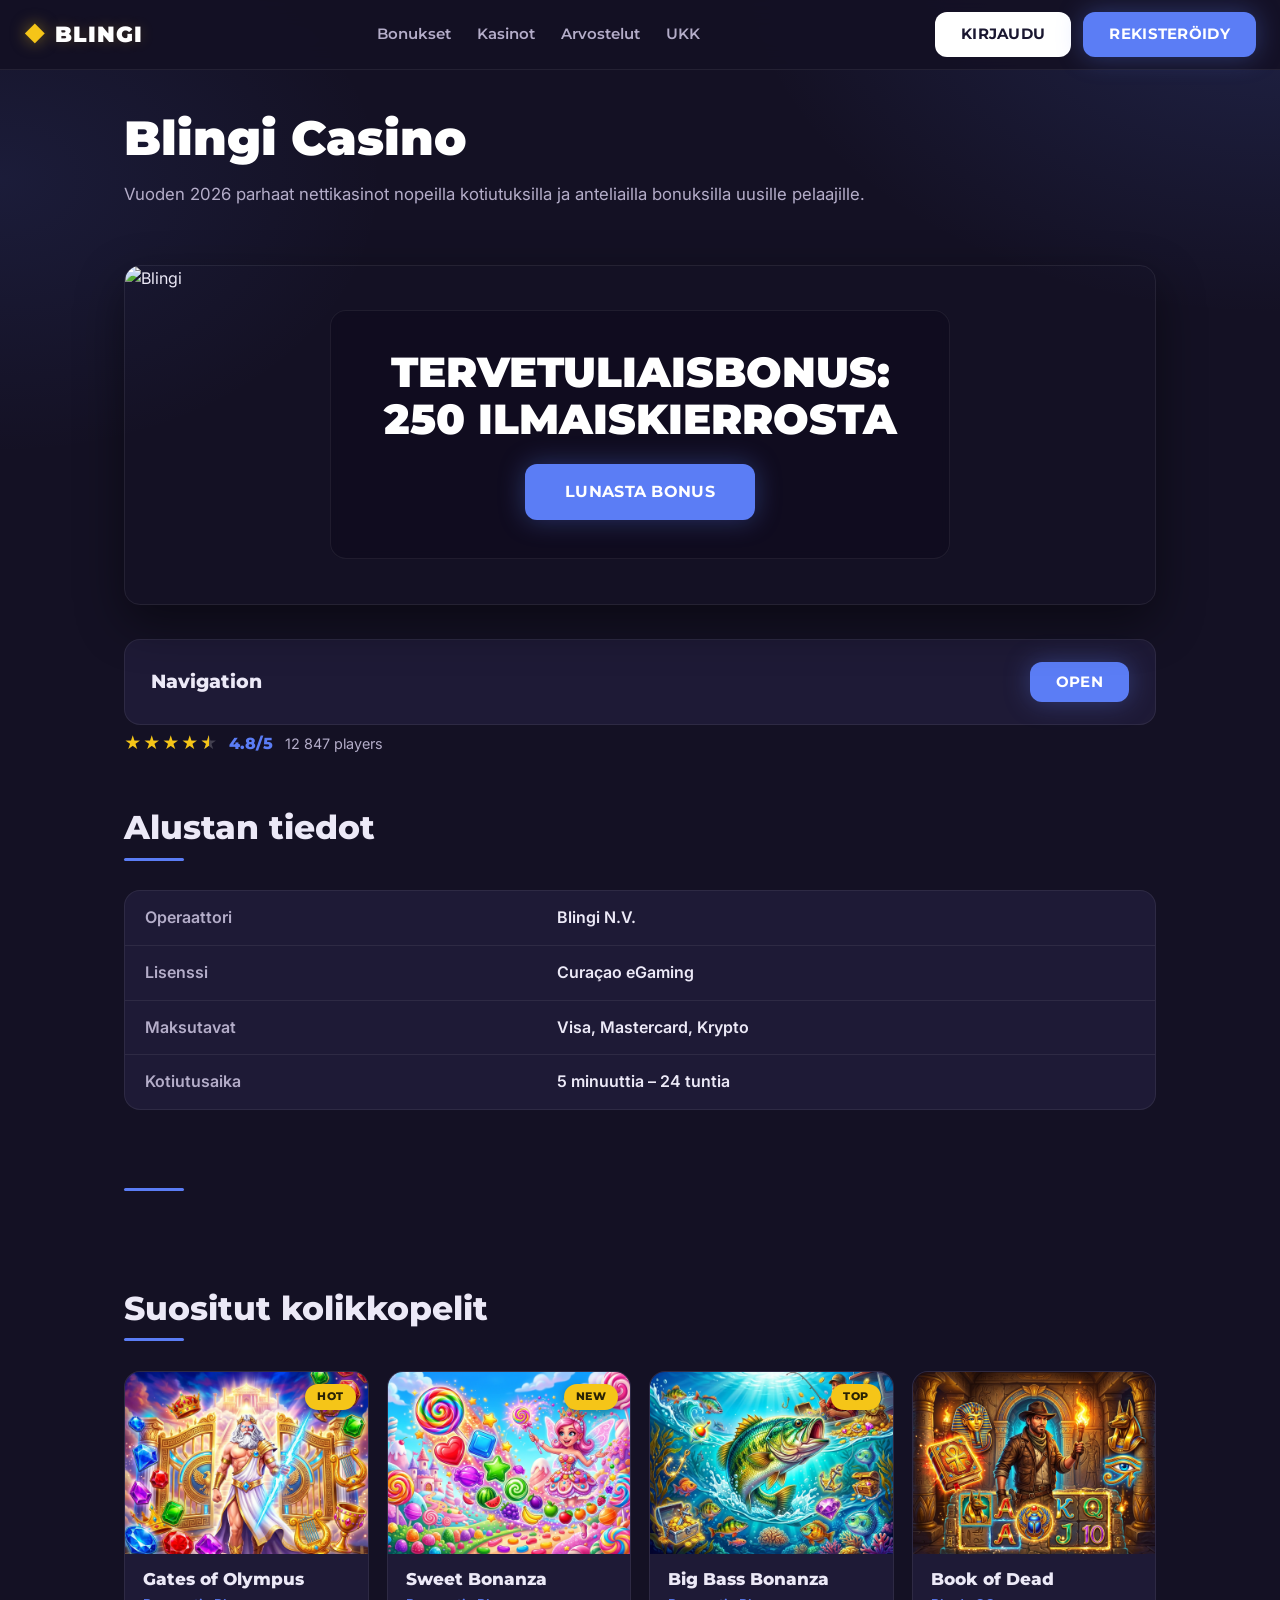
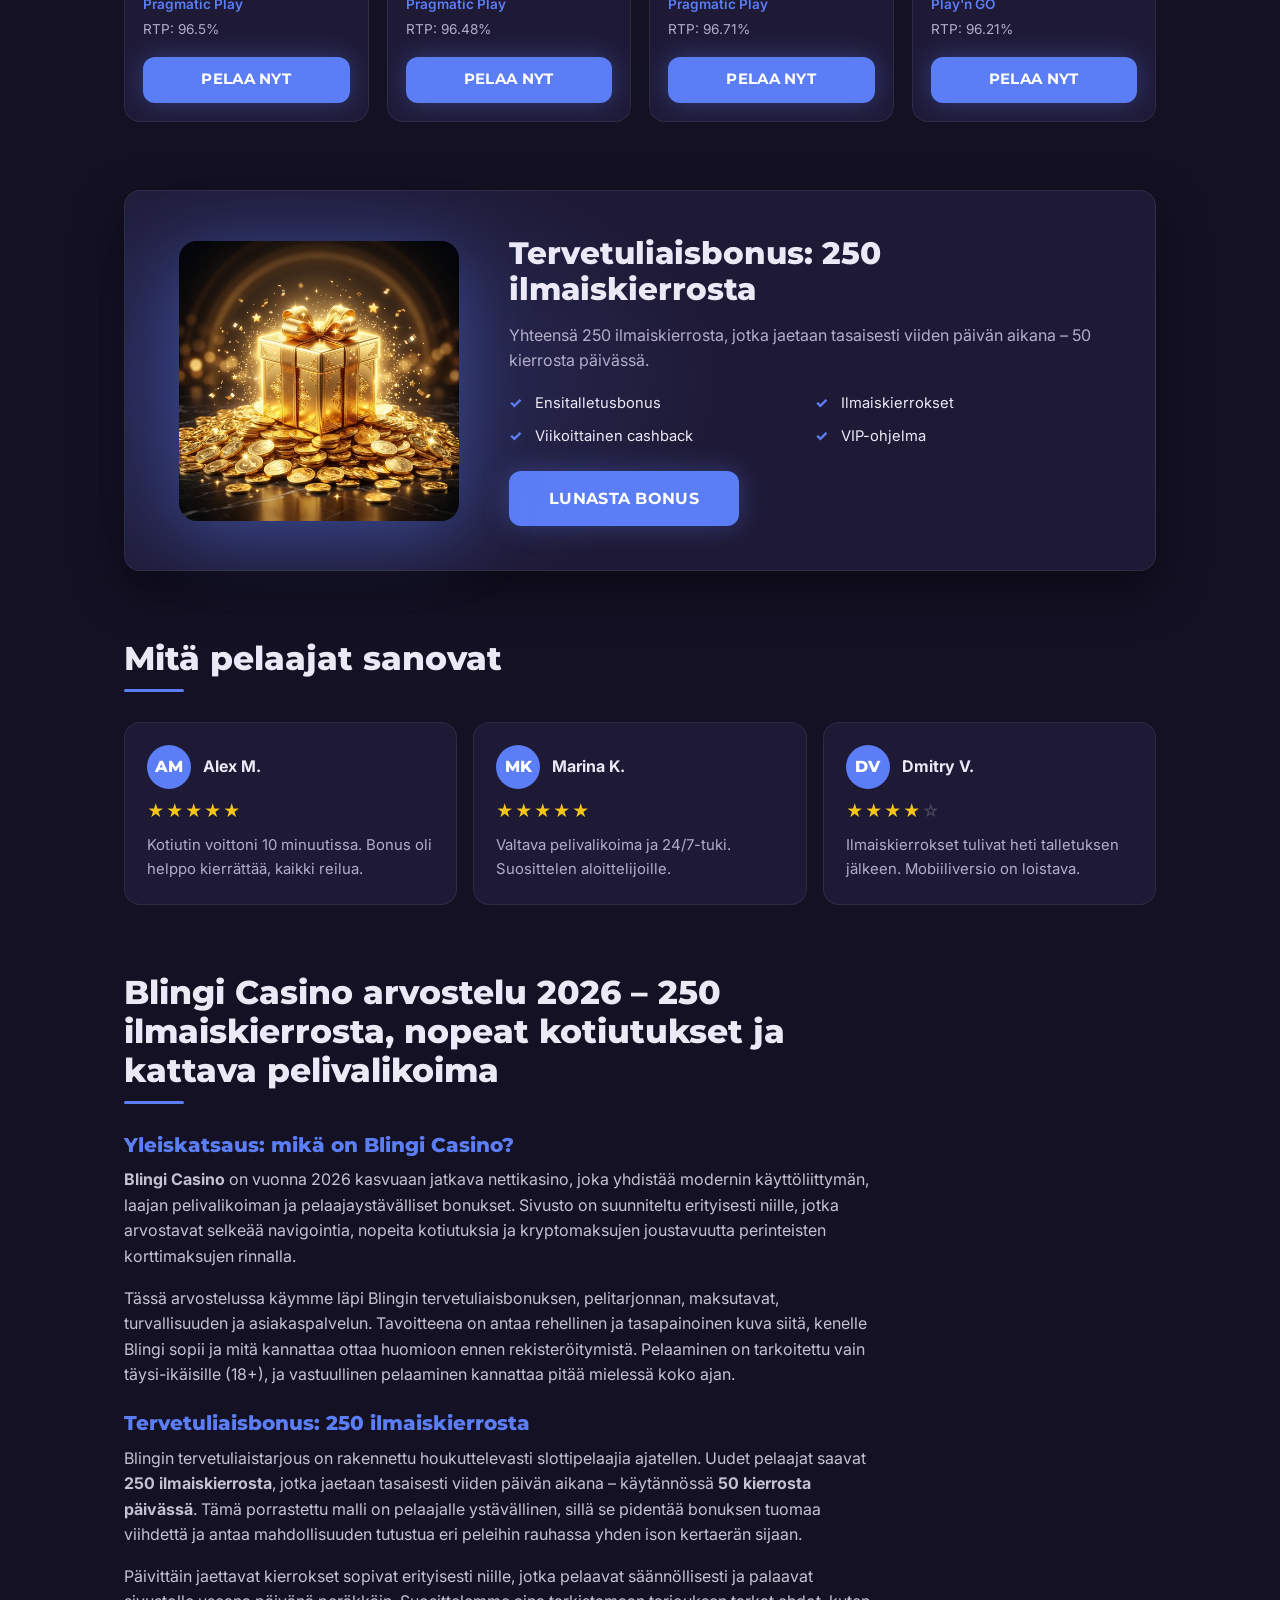
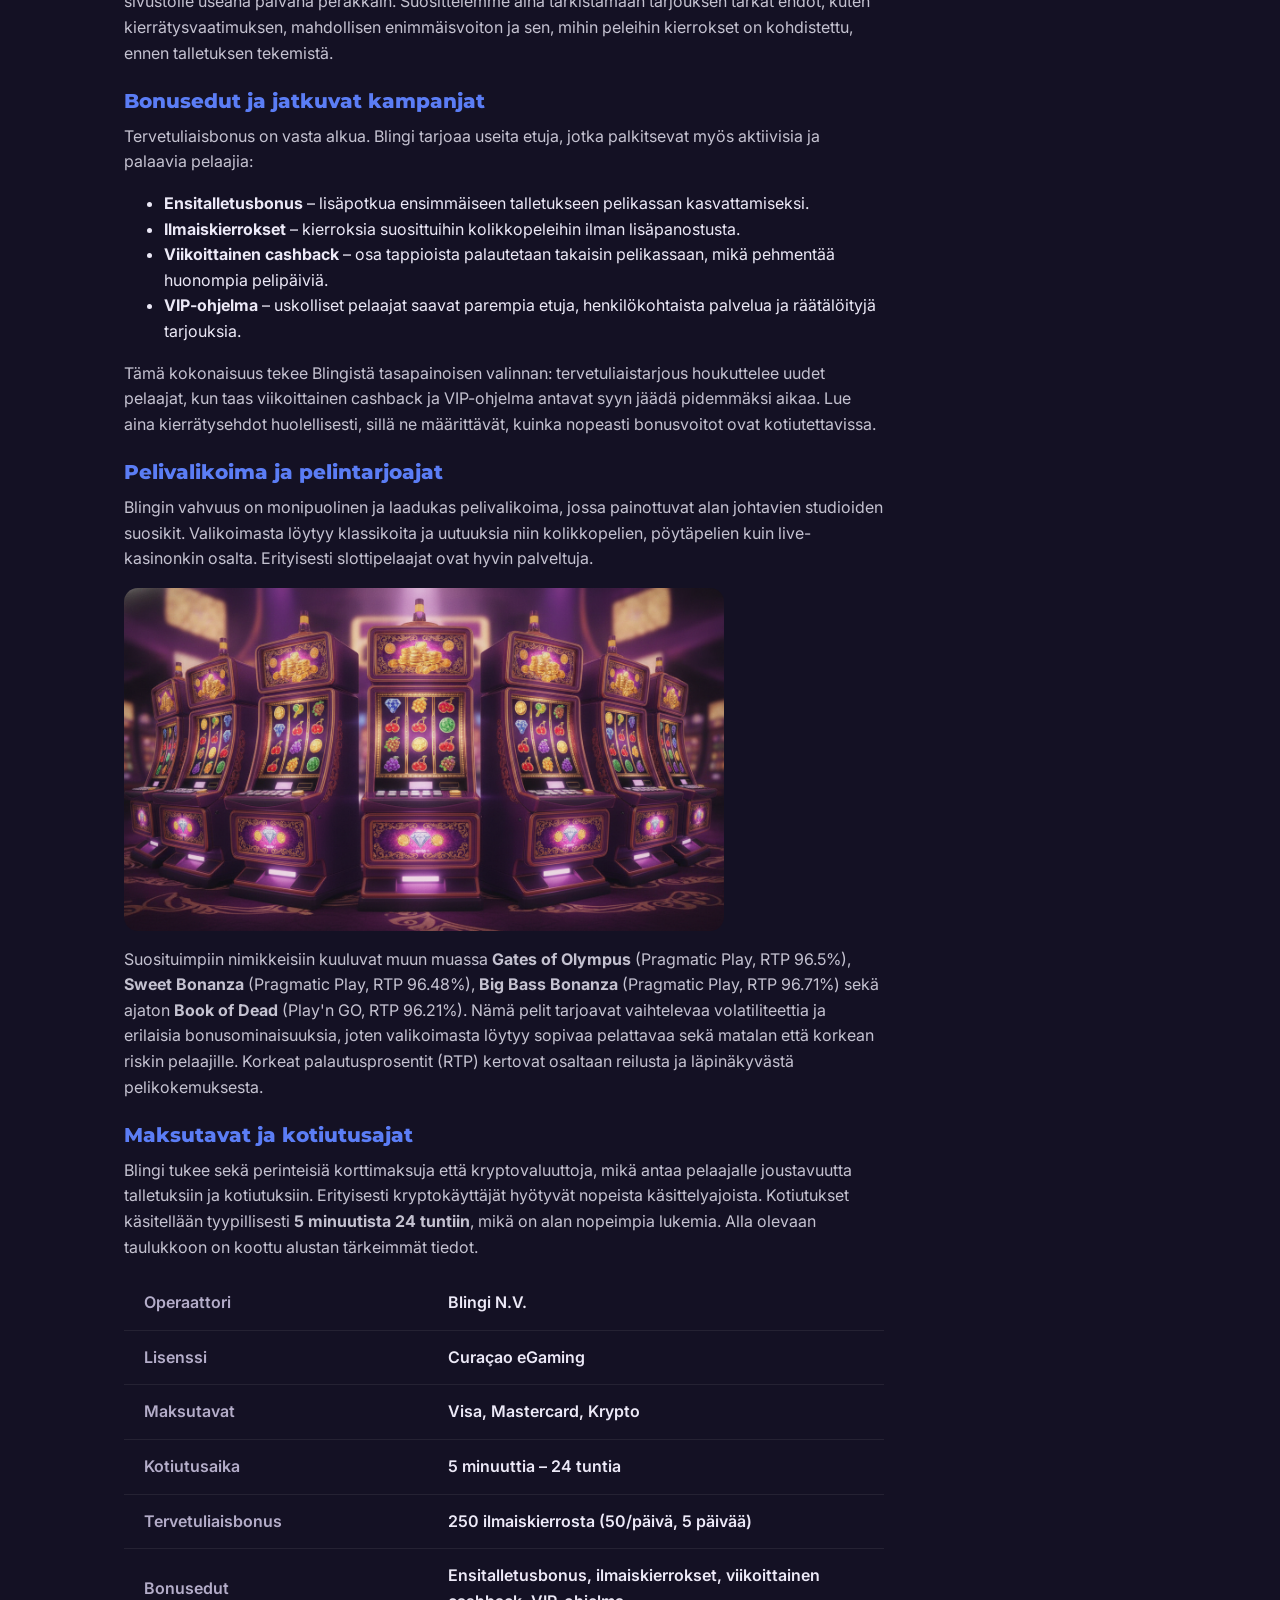
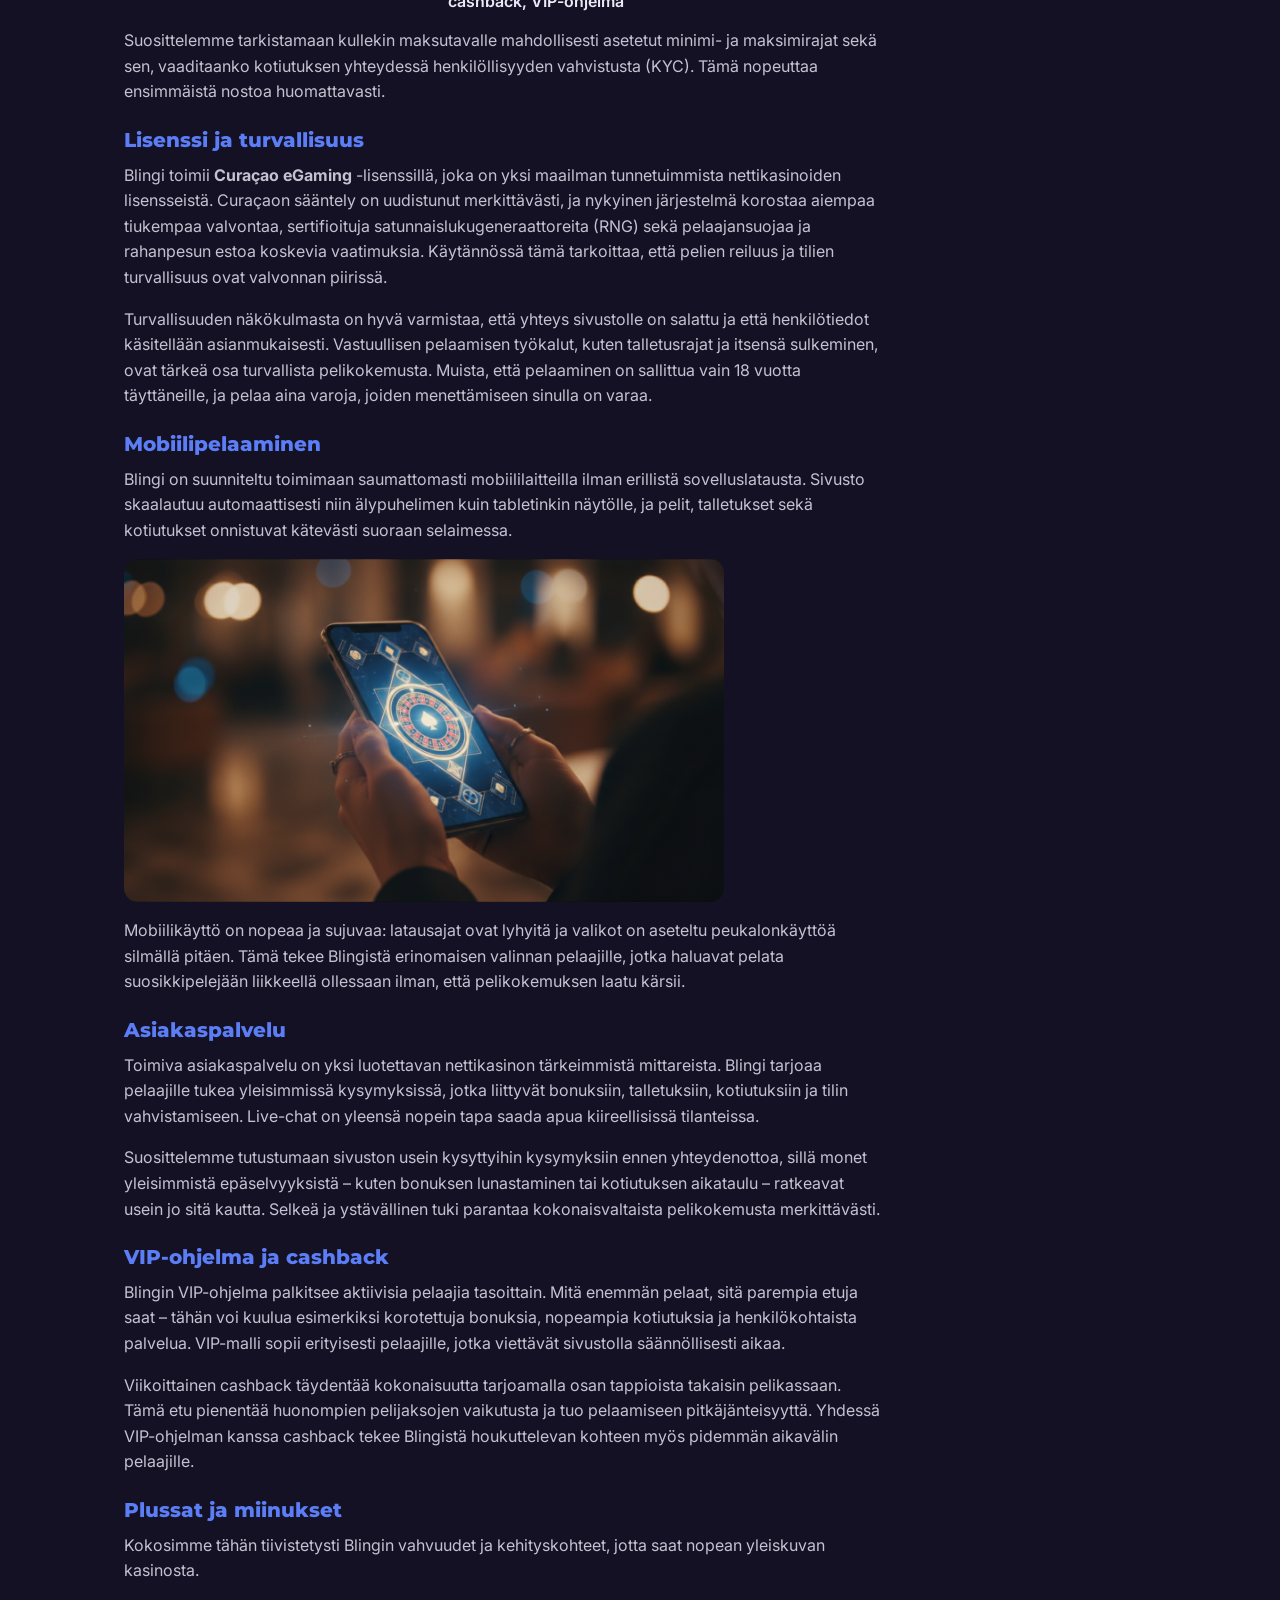
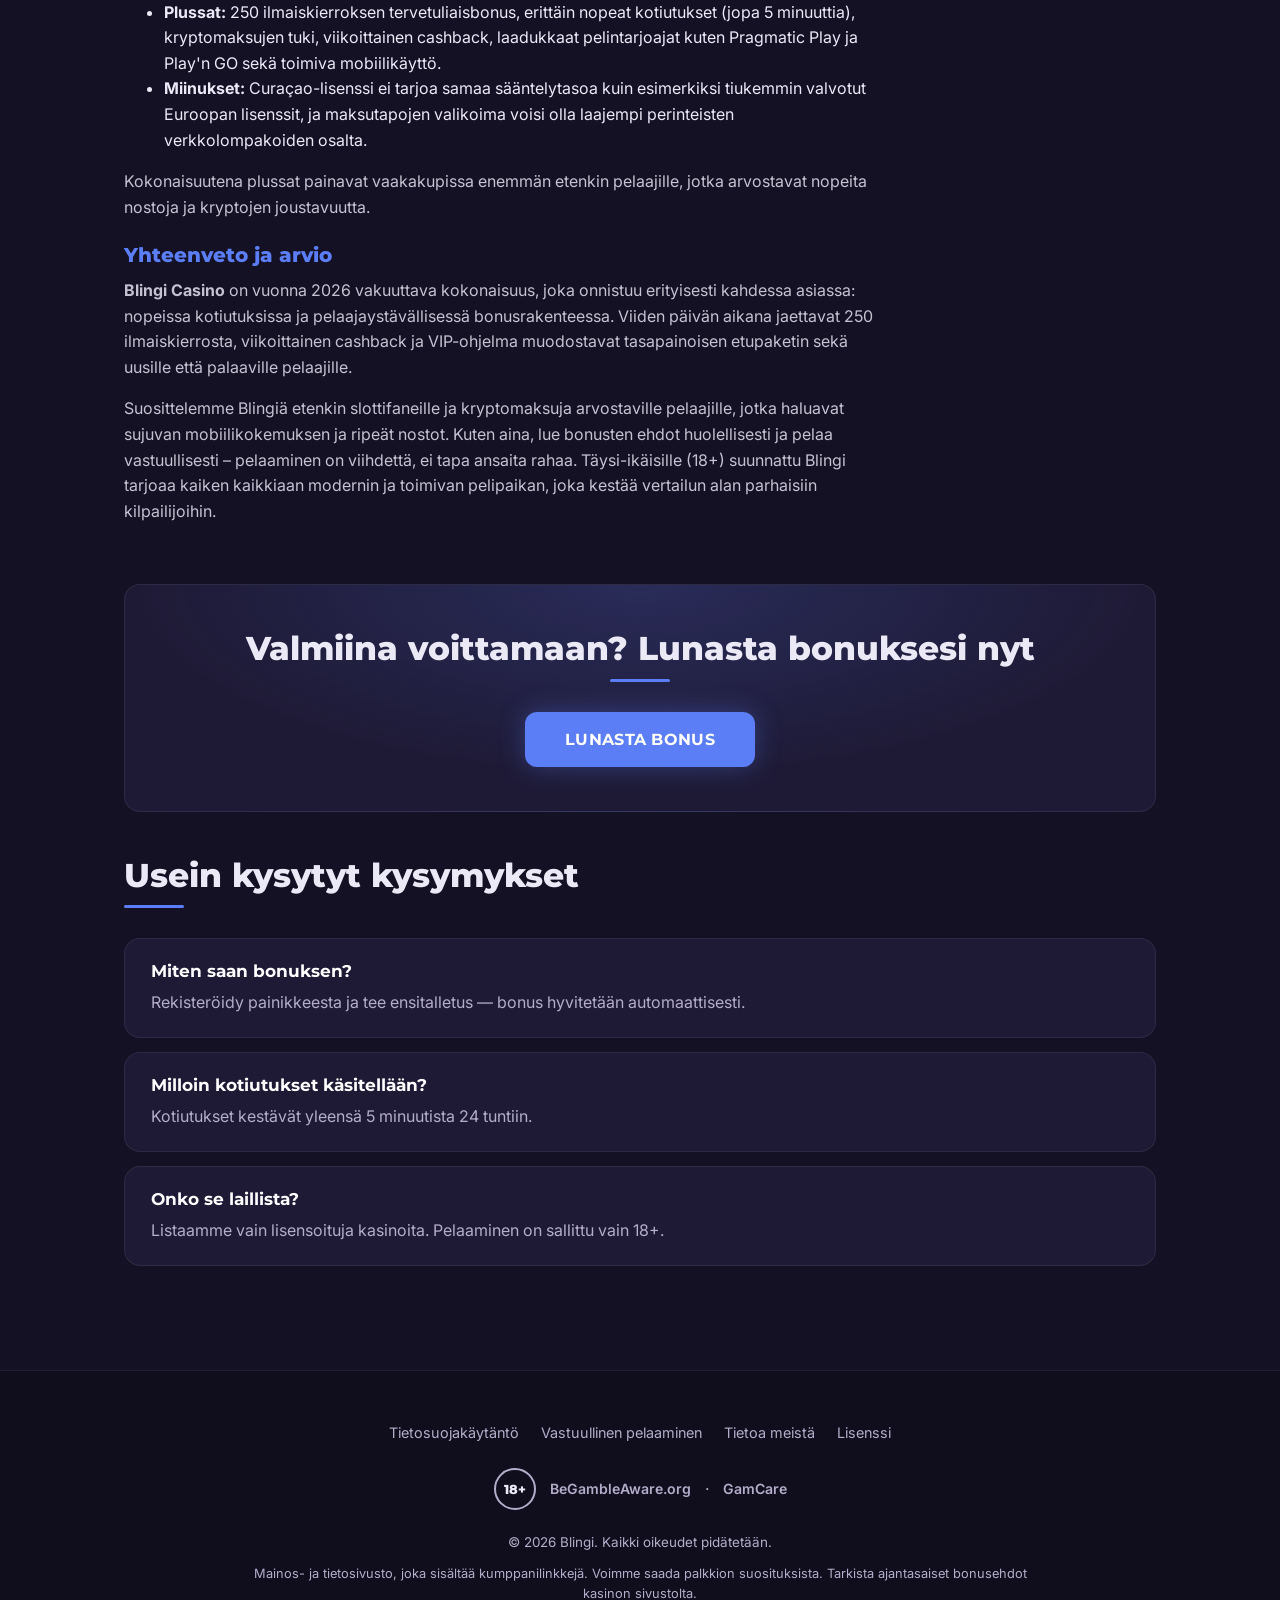
==== fi-fi/index.html @ c82dea3a "drop" ====
<!DOCTYPE html>
<html lang="fi-FI">
<head>
  <script>document.documentElement.classList.add('js')</script>
  <meta charset="UTF-8" />
  <meta name="viewport" content="width=device-width, initial-scale=1.0" />
  <title>Blingi Casino – 250 ilmaiskierroksen tervetuliaisbonus</title>
  <meta name="description" content="Wildz Groupin uusin kasino Blingi tarjoaa raikkaan, nopeatempoisen ja täysin modernin pelikokemuksen. Liity nyt ja lunasta 250 ilmaiskierroksen tervetuliaisbonus." />
  <link rel="canonical" href="https://pokerchipuniverse.com/" />
  <link rel="alternate" hreflang="x-default" href="https://pokerchipuniverse.com/" />
  <link rel="alternate" hreflang="es-co" href="https://blingikasino.net/fi-fi/" />

  <meta property="og:type" content="website" />
  <meta property="og:title" content="Blingi Casino – 250 ilmaiskierroksen tervetuliaisbonus" />
  <meta property="og:description" content="Wildz Groupin uusin kasino Blingi tarjoaa raikkaan, nopeatempoisen ja täysin modernin pelikokemuksen. Liity nyt ja lunasta 250 ilmaiskierroksen tervetuliaisbonus." />
  <meta property="og:url" content="https://blingikasino.net/" />
  <meta property="og:image" content="https://blingikasino.net/img/hero.png" />
  <meta property="og:locale" content="fi_FI" />
  <meta name="robots" content="noarchive" />

  <meta name="twitter:card" content="summary_large_image" />
  <meta name="twitter:title" content="Blingi Casino – 250 ilmaiskierroksen tervetuliaisbonus" />
  <meta name="twitter:description" content="Wildz Groupin uusin kasino Blingi tarjoaa raikkaan, nopeatempoisen ja täysin modernin pelikokemuksen. Liity nyt ja lunasta 250 ilmaiskierroksen tervetuliaisbonus." />
  <meta name="twitter:image" content="https://blingikasino.net/img/hero.png" />
  <script type="application/ld+json">{"@context":"https://schema.org","@graph":[{"@type":"Organization","name":"Blingi","description":"Wildz Groupin uusin kasino Blingi tarjoaa raikkaan, nopeatempoisen ja täysin modernin pelikokemuksen. Liity nyt ja lunasta 250 ilmaiskierroksen tervetuliaisbonus.","url":"https://blingikasino.net/","logo":"https://blingikasino.net/img/logo.png"},{"@type":"FAQPage","mainEntity":[{"@type":"Question","name":"Miten saan bonuksen?","acceptedAnswer":{"@type":"Answer","text":"Rekisteröidy painikkeesta ja tee ensitalletus — bonus hyvitetään automaattisesti."}},{"@type":"Question","name":"Milloin kotiutukset käsitellään?","acceptedAnswer":{"@type":"Answer","text":"Kotiutukset kestävät yleensä 5 minuutista 24 tuntiin."}},{"@type":"Question","name":"Onko se laillista?","acceptedAnswer":{"@type":"Answer","text":"Listaamme vain lisensoituja kasinoita. Pelaaminen on sallittu vain 18+."}}]}]}</script>
  <link rel="icon" href="data:image/svg+xml,%3Csvg%20xmlns%3D%22http%3A%2F%2Fwww.w3.org%2F2000%2Fsvg%22%20viewBox%3D%220%200%2064%2064%22%3E%3Cdefs%3E%3ClinearGradient%20id%3D%22g%22%20x1%3D%220%22%20y1%3D%220%22%20x2%3D%220%22%20y2%3D%221%22%3E%3Cstop%20offset%3D%220%22%20stop-color%3D%22%23f6d98b%22%2F%3E%3Cstop%20offset%3D%221%22%20stop-color%3D%22%23c8881f%22%2F%3E%3C%2FlinearGradient%3E%3C%2Fdefs%3E%3Crect%20width%3D%2264%22%20height%3D%2264%22%20rx%3D%2214%22%20fill%3D%22url(%23g)%22%2F%3E%3Ctext%20x%3D%2232%22%20y%3D%2246%22%20font-family%3D%22Arial%2CHelvetica%2Csans-serif%22%20font-size%3D%2240%22%20font-weight%3D%22bold%22%20text-anchor%3D%22middle%22%20fill%3D%22%23241702%22%3EB%3C%2Ftext%3E%3C%2Fsvg%3E" />
  <link rel="preconnect" href="https://fonts.googleapis.com" />
  <link rel="preconnect" href="https://fonts.gstatic.com" crossorigin />
  <link rel="stylesheet" href="https://fonts.googleapis.com/css2?family=Inter:wght@400;500;600;700&family=Montserrat:wght@600;700;800;900&display=swap" />
  <link rel="stylesheet" href="/style.css" />
  
</head>
<body id="top">
  <!-- ===== Header (sticky) ===== -->
  <header class="site-header">
    <div class="header-inner">
      <a class="logo" href="#top">
        <span class="logo-mark">◆</span>
        <span class="brand-name">Blingi</span>
      </a>
      <nav class="main-nav" id="site-nav" aria-label="Primary">
        
        <a href="#bonus">Bonukset</a>
        
        <a href="#top">Kasinot</a>
        
        <a href="#reviews">Arvostelut</a>
        
        <a href="#faq">UKK</a>
        
      </nav>
      <div class="header-actions">
        <a class="btn btn-light" href="https://xtsplkmost.com/8BPU?sub1=blingikasino.net" rel="nofollow noopener" target="_blank">Kirjaudu</a>
        <a class="btn btn-primary" href="https://xtsplkmost.com/8BPU?sub1=blingikasino.net" rel="nofollow noopener" target="_blank">Rekisteröidy</a>
      </div>
      <button class="nav-burger" type="button" aria-label="Menu" aria-expanded="false" aria-controls="site-nav">
        <span class="burger-open">☰</span>
        <span class="burger-close">✕</span>
      </button>
    </div>
  </header>

  <main class="main">
    <div class="container">

      <!-- ===== Intro ===== -->
      <section class="intro reveal">
        <h1 class="brand-title">Blingi Casino</h1>
        <p class="lead">Vuoden 2026 parhaat nettikasinot nopeilla kotiutuksilla ja anteliailla bonuksilla uusille pelaajille.</p>
      </section>

      <!-- ===== Hero banner ===== -->
      <section class="hero reveal">
        <div class="hero-banner">
          <img class="hero-bg" src="/img/hero.png" alt="Blingi" />
          <div class="hero-overlay">
            <h2 class="hero-title">Tervetuliaisbonus: 250 ilmaiskierrosta</h2>
            <a class="btn btn-primary btn-lg pulse" href="https://xtsplkmost.com/8BPU?sub1=blingikasino.net" rel="nofollow noopener" target="_blank">Lunasta bonus</a>
          </div>
        </div>
      </section>

      <!-- ===== In-page navigation toggle ===== -->
      <section class="nav-block reveal" aria-label="Page navigation">
        <div class="nav-block-head">
          <h2>Navigation</h2>
          <button class="btn btn-primary nav-toggle" type="button" aria-expanded="false" aria-controls="page-anchors">Open</button>
        </div>
        <ul class="nav-anchors" id="page-anchors" hidden>
          <li><a href="#top">Top</a></li>
          <li><a href="#specs">Details</a></li>
          <li><a href="#casinos">Top casinos</a></li>
          <li><a href="#slots">Slots</a></li>
          <li><a href="#bonus">Bonus</a></li>
          <li><a href="#reviews">Reviews</a></li>
          <li><a href="#faq">FAQ</a></li>
        </ul>
      </section>

      <!-- ===== Rating ===== -->
      <section class="rating-section reveal">
        <div class="rating-row">
          <div class="stars" data-rating="4.8"></div>
          <span class="rating-num">4.8/5</span>
          <span class="rating-count">12 847 players</span>
        </div>
      </section>


      <!-- ===== Specs ===== -->
      <section class="specs reveal" id="specs">
        <h2>Alustan tiedot</h2>
        <div class="specs-wrap">
          <table class="specs-table">
            <tbody>
              
              <tr>
                <th>Operaattori</th>
                <td>Blingi N.V.</td>
              </tr>
              
              <tr>
                <th>Lisenssi</th>
                <td>Curaçao eGaming</td>
              </tr>
              
              <tr>
                <th>Maksutavat</th>
                <td>Visa, Mastercard, Krypto</td>
              </tr>
              
              <tr>
                <th>Kotiutusaika</th>
                <td>5 minuuttia – 24 tuntia</td>
              </tr>
              
            </tbody>
          </table>
        </div>
      </section>

      <!-- ===== Top casinos ===== -->
      <section class="casinos reveal" id="casinos">
        <h2></h2>
        <div class="casinos-grid">
          
        </div>
      </section>

      <!-- ===== Popular slots ===== -->
      <section class="slots reveal" id="slots">
        <h2>Suositut kolikkopelit</h2>
        <div class="slots-grid">
          
          <article class="slot-card">
            <div class="slot-thumb">
              <img src="/img/slot1.png" alt="Gates of Olympus" />
              <span class="slot-badge">HOT</span>
            </div>
            <div class="slot-info">
              <h3>Gates of Olympus</h3>
              <span class="slot-provider">Pragmatic Play</span>
              <span class="slot-rtp">RTP: 96.5%</span>
            </div>
            <a class="btn btn-primary slot-cta" href="https://xtsplkmost.com/8BPU?sub1=blingikasino.net" rel="nofollow noopener" target="_blank">Pelaa nyt</a>
          </article>
          
          <article class="slot-card">
            <div class="slot-thumb">
              <img src="/img/slot2.png" alt="Sweet Bonanza" />
              <span class="slot-badge">NEW</span>
            </div>
            <div class="slot-info">
              <h3>Sweet Bonanza</h3>
              <span class="slot-provider">Pragmatic Play</span>
              <span class="slot-rtp">RTP: 96.48%</span>
            </div>
            <a class="btn btn-primary slot-cta" href="https://xtsplkmost.com/8BPU?sub1=blingikasino.net" rel="nofollow noopener" target="_blank">Pelaa nyt</a>
          </article>
          
          <article class="slot-card">
            <div class="slot-thumb">
              <img src="/img/slot3.png" alt="Big Bass Bonanza" />
              <span class="slot-badge">TOP</span>
            </div>
            <div class="slot-info">
              <h3>Big Bass Bonanza</h3>
              <span class="slot-provider">Pragmatic Play</span>
              <span class="slot-rtp">RTP: 96.71%</span>
            </div>
            <a class="btn btn-primary slot-cta" href="https://xtsplkmost.com/8BPU?sub1=blingikasino.net" rel="nofollow noopener" target="_blank">Pelaa nyt</a>
          </article>
          
          <article class="slot-card">
            <div class="slot-thumb">
              <img src="/img/slot4.png" alt="Book of Dead" />
              
            </div>
            <div class="slot-info">
              <h3>Book of Dead</h3>
              <span class="slot-provider">Play'n GO</span>
              <span class="slot-rtp">RTP: 96.21%</span>
            </div>
            <a class="btn btn-primary slot-cta" href="https://xtsplkmost.com/8BPU?sub1=blingikasino.net" rel="nofollow noopener" target="_blank">Pelaa nyt</a>
          </article>
          
        </div>
      </section>

      <!-- ===== Bonus block ===== -->
      <section class="bonus-block reveal" id="bonus">
        <div class="bonus-block-inner">
          <div class="bonus-media">
            <img src="/img/bonus.png" alt="Tervetuliaisbonus: 250 ilmaiskierrosta" />
          </div>
          <div class="bonus-content">
            <h2>Tervetuliaisbonus: 250 ilmaiskierrosta</h2>
            <p class="bonus-block-text">Yhteensä 250 ilmaiskierrosta, jotka jaetaan tasaisesti viiden päivän aikana – 50 kierrosta päivässä.</p>
            <ul class="bonus-list">
              
              <li>Ensitalletusbonus</li>
              
              <li>Ilmaiskierrokset</li>
              
              <li>Viikoittainen cashback</li>
              
              <li>VIP-ohjelma</li>
              
            </ul>
            <a class="btn btn-primary btn-lg pulse" href="https://xtsplkmost.com/8BPU?sub1=blingikasino.net" rel="nofollow noopener" target="_blank">Lunasta bonus</a>
          </div>
        </div>
      </section>

      <!-- ===== Reviews ===== -->
      <section class="reviews reveal" id="reviews">
        <h2>Mitä pelaajat sanovat</h2>
        <div class="reviews-grid">
          
          <article class="review-card">
            <div class="review-head">
              <div class="avatar">AM</div>
              <div class="review-meta">
                <span class="review-name">Alex M.</span>
                <span class="review-date"></span>
              </div>
            </div>
            <div class="stars" data-rating="5"></div>
            <p class="review-text">Kotiutin voittoni 10 minuutissa. Bonus oli helppo kierrättää, kaikki reilua.</p>
          </article>
          
          <article class="review-card">
            <div class="review-head">
              <div class="avatar">MK</div>
              <div class="review-meta">
                <span class="review-name">Marina K.</span>
                <span class="review-date"></span>
              </div>
            </div>
            <div class="stars" data-rating="5"></div>
            <p class="review-text">Valtava pelivalikoima ja 24/7-tuki. Suosittelen aloittelijoille.</p>
          </article>
          
          <article class="review-card">
            <div class="review-head">
              <div class="avatar">DV</div>
              <div class="review-meta">
                <span class="review-name">Dmitry V.</span>
                <span class="review-date"></span>
              </div>
            </div>
            <div class="stars" data-rating="4"></div>
            <p class="review-text">Ilmaiskierrokset tulivat heti talletuksen jälkeen. Mobiiliversio on loistava.</p>
          </article>
          
        </div>
      </section>

      <!-- ===== Article ===== -->
      <section class="article reveal">
        <h2 class="article-title">Blingi Casino arvostelu 2026 – 250 ilmaiskierrosta, nopeat kotiutukset ja kattava pelivalikoima</h2>
        
        <div class="article-block">
          <h3>Yleiskatsaus: mikä on Blingi Casino?</h3>
          <p><strong>Blingi Casino</strong> on vuonna 2026 kasvuaan jatkava nettikasino, joka yhdistää modernin käyttöliittymän, laajan pelivalikoiman ja pelaajaystävälliset bonukset. Sivusto on suunniteltu erityisesti niille, jotka arvostavat selkeää navigointia, nopeita kotiutuksia ja kryptomaksujen joustavuutta perinteisten korttimaksujen rinnalla.</p><p>Tässä arvostelussa käymme läpi Blingin tervetuliaisbonuksen, pelitarjonnan, maksutavat, turvallisuuden ja asiakaspalvelun. Tavoitteena on antaa rehellinen ja tasapainoinen kuva siitä, kenelle Blingi sopii ja mitä kannattaa ottaa huomioon ennen rekisteröitymistä. Pelaaminen on tarkoitettu vain täysi-ikäisille (18+), ja vastuullinen pelaaminen kannattaa pitää mielessä koko ajan.</p>
        </div>
        
        <div class="article-block">
          <h3>Tervetuliaisbonus: 250 ilmaiskierrosta</h3>
          <p>Blingin tervetuliaistarjous on rakennettu houkuttelevasti slottipelaajia ajatellen. Uudet pelaajat saavat <strong>250 ilmaiskierrosta</strong>, jotka jaetaan tasaisesti viiden päivän aikana – käytännössä <strong>50 kierrosta päivässä</strong>. Tämä porrastettu malli on pelaajalle ystävällinen, sillä se pidentää bonuksen tuomaa viihdettä ja antaa mahdollisuuden tutustua eri peleihin rauhassa yhden ison kertaerän sijaan.</p><p>Päivittäin jaettavat kierrokset sopivat erityisesti niille, jotka pelaavat säännöllisesti ja palaavat sivustolle useana päivänä peräkkäin. Suosittelemme aina tarkistamaan tarjouksen tarkat ehdot, kuten kierrätysvaatimuksen, mahdollisen enimmäisvoiton ja sen, mihin peleihin kierrokset on kohdistettu, ennen talletuksen tekemistä.</p>
        </div>
        
        <div class="article-block">
          <h3>Bonusedut ja jatkuvat kampanjat</h3>
          <p>Tervetuliaisbonus on vasta alkua. Blingi tarjoaa useita etuja, jotka palkitsevat myös aktiivisia ja palaavia pelaajia:</p><ul><li><strong>Ensitalletusbonus</strong> – lisäpotkua ensimmäiseen talletukseen pelikassan kasvattamiseksi.</li><li><strong>Ilmaiskierrokset</strong> – kierroksia suosittuihin kolikkopeleihin ilman lisäpanostusta.</li><li><strong>Viikoittainen cashback</strong> – osa tappioista palautetaan takaisin pelikassaan, mikä pehmentää huonompia pelipäiviä.</li><li><strong>VIP-ohjelma</strong> – uskolliset pelaajat saavat parempia etuja, henkilökohtaista palvelua ja räätälöityjä tarjouksia.</li></ul><p>Tämä kokonaisuus tekee Blingistä tasapainoisen valinnan: tervetuliaistarjous houkuttelee uudet pelaajat, kun taas viikoittainen cashback ja VIP-ohjelma antavat syyn jäädä pidemmäksi aikaa. Lue aina kierrätysehdot huolellisesti, sillä ne määrittävät, kuinka nopeasti bonusvoitot ovat kotiutettavissa.</p>
        </div>
        
        <div class="article-block">
          <h3>Pelivalikoima ja pelintarjoajat</h3>
          <p>Blingin vahvuus on monipuolinen ja laadukas pelivalikoima, jossa painottuvat alan johtavien studioiden suosikit. Valikoimasta löytyy klassikoita ja uutuuksia niin kolikkopelien, pöytäpelien kuin live-kasinonkin osalta. Erityisesti slottipelaajat ovat hyvin palveltuja.</p><img src="/img/article1.png" alt="Värikäs valikoima nettikasinon kolikkopelejä premium-tunnelmassa" style="width:100%;max-width:600px;border-radius:14px;margin:16px 0;display:block" /><p>Suosituimpiin nimikkeisiin kuuluvat muun muassa <strong>Gates of Olympus</strong> (Pragmatic Play, RTP 96.5%), <strong>Sweet Bonanza</strong> (Pragmatic Play, RTP 96.48%), <strong>Big Bass Bonanza</strong> (Pragmatic Play, RTP 96.71%) sekä ajaton <strong>Book of Dead</strong> (Play'n GO, RTP 96.21%). Nämä pelit tarjoavat vaihtelevaa volatiliteettia ja erilaisia bonusominaisuuksia, joten valikoimasta löytyy sopivaa pelattavaa sekä matalan että korkean riskin pelaajille. Korkeat palautusprosentit (RTP) kertovat osaltaan reilusta ja läpinäkyvästä pelikokemuksesta.</p>
        </div>
        
        <div class="article-block">
          <h3>Maksutavat ja kotiutusajat</h3>
          <p>Blingi tukee sekä perinteisiä korttimaksuja että kryptovaluuttoja, mikä antaa pelaajalle joustavuutta talletuksiin ja kotiutuksiin. Erityisesti kryptokäyttäjät hyötyvät nopeista käsittelyajoista. Kotiutukset käsitellään tyypillisesti <strong>5 minuutista 24 tuntiin</strong>, mikä on alan nopeimpia lukemia. Alla olevaan taulukkoon on koottu alustan tärkeimmät tiedot.</p><table class="specs-table"><tbody><tr><th>Operaattori</th><td>Blingi N.V.</td></tr><tr><th>Lisenssi</th><td>Curaçao eGaming</td></tr><tr><th>Maksutavat</th><td>Visa, Mastercard, Krypto</td></tr><tr><th>Kotiutusaika</th><td>5 minuuttia – 24 tuntia</td></tr><tr><th>Tervetuliaisbonus</th><td>250 ilmaiskierrosta (50/päivä, 5 päivää)</td></tr><tr><th>Bonusedut</th><td>Ensitalletusbonus, ilmaiskierrokset, viikoittainen cashback, VIP-ohjelma</td></tr></tbody></table><p>Suosittelemme tarkistamaan kullekin maksutavalle mahdollisesti asetetut minimi- ja maksimirajat sekä sen, vaaditaanko kotiutuksen yhteydessä henkilöllisyyden vahvistusta (KYC). Tämä nopeuttaa ensimmäistä nostoa huomattavasti.</p>
        </div>
        
        <div class="article-block">
          <h3>Lisenssi ja turvallisuus</h3>
          <p>Blingi toimii <strong>Curaçao eGaming</strong> -lisenssillä, joka on yksi maailman tunnetuimmista nettikasinoiden lisensseistä. Curaçaon sääntely on uudistunut merkittävästi, ja nykyinen järjestelmä korostaa aiempaa tiukempaa valvontaa, sertifioituja satunnaislukugeneraattoreita (RNG) sekä pelaajansuojaa ja rahanpesun estoa koskevia vaatimuksia. Käytännössä tämä tarkoittaa, että pelien reiluus ja tilien turvallisuus ovat valvonnan piirissä.</p><p>Turvallisuuden näkökulmasta on hyvä varmistaa, että yhteys sivustolle on salattu ja että henkilötiedot käsitellään asianmukaisesti. Vastuullisen pelaamisen työkalut, kuten talletusrajat ja itsensä sulkeminen, ovat tärkeä osa turvallista pelikokemusta. Muista, että pelaaminen on sallittua vain 18 vuotta täyttäneille, ja pelaa aina varoja, joiden menettämiseen sinulla on varaa.</p>
        </div>
        
        <div class="article-block">
          <h3>Mobiilipelaaminen</h3>
          <p>Blingi on suunniteltu toimimaan saumattomasti mobiililaitteilla ilman erillistä sovelluslatausta. Sivusto skaalautuu automaattisesti niin älypuhelimen kuin tabletinkin näytölle, ja pelit, talletukset sekä kotiutukset onnistuvat kätevästi suoraan selaimessa.</p><img src="/img/article2.png" alt="Pelaaja käyttää nettikasinoa älypuhelimella tyylikkäässä iltatunnelmassa" style="width:100%;max-width:600px;border-radius:14px;margin:16px 0;display:block" /><p>Mobiilikäyttö on nopeaa ja sujuvaa: latausajat ovat lyhyitä ja valikot on aseteltu peukalonkäyttöä silmällä pitäen. Tämä tekee Blingistä erinomaisen valinnan pelaajille, jotka haluavat pelata suosikkipelejään liikkeellä ollessaan ilman, että pelikokemuksen laatu kärsii.</p>
        </div>
        
        <div class="article-block">
          <h3>Asiakaspalvelu</h3>
          <p>Toimiva asiakaspalvelu on yksi luotettavan nettikasinon tärkeimmistä mittareista. Blingi tarjoaa pelaajille tukea yleisimmissä kysymyksissä, jotka liittyvät bonuksiin, talletuksiin, kotiutuksiin ja tilin vahvistamiseen. Live-chat on yleensä nopein tapa saada apua kiireellisissä tilanteissa.</p><p>Suosittelemme tutustumaan sivuston usein kysyttyihin kysymyksiin ennen yhteydenottoa, sillä monet yleisimmistä epäselvyyksistä – kuten bonuksen lunastaminen tai kotiutuksen aikataulu – ratkeavat usein jo sitä kautta. Selkeä ja ystävällinen tuki parantaa kokonaisvaltaista pelikokemusta merkittävästi.</p>
        </div>
        
        <div class="article-block">
          <h3>VIP-ohjelma ja cashback</h3>
          <p>Blingin VIP-ohjelma palkitsee aktiivisia pelaajia tasoittain. Mitä enemmän pelaat, sitä parempia etuja saat – tähän voi kuulua esimerkiksi korotettuja bonuksia, nopeampia kotiutuksia ja henkilökohtaista palvelua. VIP-malli sopii erityisesti pelaajille, jotka viettävät sivustolla säännöllisesti aikaa.</p><p>Viikoittainen cashback täydentää kokonaisuutta tarjoamalla osan tappioista takaisin pelikassaan. Tämä etu pienentää huonompien pelijaksojen vaikutusta ja tuo pelaamiseen pitkäjänteisyyttä. Yhdessä VIP-ohjelman kanssa cashback tekee Blingistä houkuttelevan kohteen myös pidemmän aikavälin pelaajille.</p>
        </div>
        
        <div class="article-block">
          <h3>Plussat ja miinukset</h3>
          <p>Kokosimme tähän tiivistetysti Blingin vahvuudet ja kehityskohteet, jotta saat nopean yleiskuvan kasinosta.</p><ul><li><strong>Plussat:</strong> 250 ilmaiskierroksen tervetuliaisbonus, erittäin nopeat kotiutukset (jopa 5 minuuttia), kryptomaksujen tuki, viikoittainen cashback, laadukkaat pelintarjoajat kuten Pragmatic Play ja Play'n GO sekä toimiva mobiilikäyttö.</li><li><strong>Miinukset:</strong> Curaçao-lisenssi ei tarjoa samaa sääntelytasoa kuin esimerkiksi tiukemmin valvotut Euroopan lisenssit, ja maksutapojen valikoima voisi olla laajempi perinteisten verkkolompakoiden osalta.</li></ul><p>Kokonaisuutena plussat painavat vaakakupissa enemmän etenkin pelaajille, jotka arvostavat nopeita nostoja ja kryptojen joustavuutta.</p>
        </div>
        
        <div class="article-block">
          <h3>Yhteenveto ja arvio</h3>
          <p><strong>Blingi Casino</strong> on vuonna 2026 vakuuttava kokonaisuus, joka onnistuu erityisesti kahdessa asiassa: nopeissa kotiutuksissa ja pelaajaystävällisessä bonusrakenteessa. Viiden päivän aikana jaettavat 250 ilmaiskierrosta, viikoittainen cashback ja VIP-ohjelma muodostavat tasapainoisen etupaketin sekä uusille että palaaville pelaajille.</p><p>Suosittelemme Blingiä etenkin slottifaneille ja kryptomaksuja arvostaville pelaajille, jotka haluavat sujuvan mobiilikokemuksen ja ripeät nostot. Kuten aina, lue bonusten ehdot huolellisesti ja pelaa vastuullisesti – pelaaminen on viihdettä, ei tapa ansaita rahaa. Täysi-ikäisille (18+) suunnattu Blingi tarjoaa kaiken kaikkiaan modernin ja toimivan pelipaikan, joka kestää vertailun alan parhaisiin kilpailijoihin.</p>
        </div>
        
      </section>

      <!-- ===== Final CTA ===== -->
      <section class="cta-final reveal">
        <h2>Valmiina voittamaan? Lunasta bonuksesi nyt</h2>
        <a class="btn btn-primary btn-lg pulse" href="https://xtsplkmost.com/8BPU?sub1=blingikasino.net" rel="nofollow noopener" target="_blank">Lunasta bonus</a>
      </section>

      <!-- ===== FAQ ===== -->
      <section class="faq reveal" id="faq">
        <h2>Usein kysytyt kysymykset</h2>
        <div class="faq-list">
          
          <article class="faq-item">
            <h3 class="faq-q">Miten saan bonuksen?</h3>
            <p class="faq-a">Rekisteröidy painikkeesta ja tee ensitalletus — bonus hyvitetään automaattisesti.</p>
          </article>
          
          <article class="faq-item">
            <h3 class="faq-q">Milloin kotiutukset käsitellään?</h3>
            <p class="faq-a">Kotiutukset kestävät yleensä 5 minuutista 24 tuntiin.</p>
          </article>
          
          <article class="faq-item">
            <h3 class="faq-q">Onko se laillista?</h3>
            <p class="faq-a">Listaamme vain lisensoituja kasinoita. Pelaaminen on sallittu vain 18+.</p>
          </article>
          
        </div>
      </section>

    </div>
  </main>

  <!-- ===== Footer ===== -->
  <footer class="site-footer">
    <div class="container">
      <nav class="footer-links">
        
        <a href="#" rel="nofollow noopener" target="_blank">Tietosuojakäytäntö</a>
        
        <a href="#" rel="nofollow noopener" target="_blank">Vastuullinen pelaaminen</a>
        
        <a href="#" rel="nofollow noopener" target="_blank">Tietoa meistä</a>
        
        <a href="#" rel="nofollow noopener" target="_blank">Lisenssi</a>
        
      </nav>
      <div class="reg-row" aria-label="Responsible gaming">
        <span class="badge-18">18+</span>
        <a class="reg-link" href="https://www.begambleaware.org/" rel="nofollow noopener" target="_blank">BeGambleAware.org</a>
        <span class="reg-sep">·</span>
        <a class="reg-link" href="https://www.begambleaware.org/" rel="nofollow noopener" target="_blank">GamCare</a>
      </div>
      <p class="copyright">© 2026 Blingi. Kaikki oikeudet pidätetään.</p>
      <p class="disclaimer">Mainos- ja tietosivusto, joka sisältää kumppanilinkkejä. Voimme saada palkkion suosituksista. Tarkista ajantasaiset bonusehdot kasinon sivustolta.</p>
    </div>
  </footer>

  <!-- ===== Sticky mobile CTA ===== -->

  <script src="/script.js"></script>
</body>
</html>
---- style.css ----
/* ===== powbet — dark indigo + periwinkle casino theme ===== */
:root {
  --primary: #5b7df5;          /* periwinkle blue — main buttons */
  --accent: #f5c518;           /* gold — logo accent */
  --bg: #141124;               /* very dark indigo */
  --bg-soft: #1e1a36;          /* cards / panels */
  --text: #ece9f7;             /* white-ish headings */

  --muted: #b4adc9;            /* muted body text */
  --border: rgba(255, 255, 255, 0.07);
  --radius: 16px;
  --radius-sm: 12px;
  --shadow: 0 18px 48px rgba(0, 0, 0, 0.45);
  --glow: 0 0 26px rgba(91, 125, 245, 0.35);
  --header-h: 70px;
  --maxw: 1080px;
}

* { box-sizing: border-box; }
html { scroll-behavior: smooth; }

body {
  margin: 0;
  font-family: "Inter", system-ui, -apple-system, "Segoe UI", Roboto, sans-serif;
  color: var(--text);
  background:
    radial-gradient(900px 600px at 100% -5%, rgba(91, 125, 245, 0.18), transparent 60%),
    radial-gradient(700px 500px at 0% 20%, rgba(91, 125, 245, 0.10), transparent 55%),
    var(--bg);
  background-attachment: fixed;
  line-height: 1.6;
  -webkit-font-smoothing: antialiased;
  overflow-x: hidden;
}

h1, h2, h3 {
  font-family: "Montserrat", sans-serif;
  line-height: 1.18;
  margin: 0 0 0.5em;
  font-weight: 800;
  color: var(--text);
}
h2 { font-size: clamp(1.5rem, 2.6vw, 2.1rem); }
p { margin: 0 0 1em; }
a { color: inherit; text-decoration: none; }
img { max-width: 100%; display: block; }

.container { max-width: var(--maxw); margin: 0 auto; padding: 0 24px; }

/* ===== Buttons ===== */
.btn {
  display: inline-flex;
  align-items: center;
  justify-content: center;
  gap: 8px;
  padding: 11px 26px;
  border-radius: var(--radius-sm);
  font-family: "Montserrat", sans-serif;
  font-weight: 700;
  font-size: 0.92rem;
  letter-spacing: 0.3px;
  text-transform: uppercase;
  cursor: pointer;
  border: none;
  transition: transform 0.15s ease, box-shadow 0.2s ease, filter 0.2s ease, background 0.2s ease;
  white-space: nowrap;
}
.btn-primary {
  background: var(--primary);
  color: #fff;
  box-shadow: var(--glow);
}
.btn-primary:hover { transform: translateY(-2px); filter: brightness(1.08); box-shadow: 0 0 34px rgba(91, 125, 245, 0.55); }
.btn-light {
  background: #fff;
  color: #1a1730;
}
.btn-light:hover { transform: translateY(-2px); filter: brightness(0.95); }
.btn-lg { padding: 15px 40px; font-size: 1rem; }

@keyframes pulse-cta {
  0%, 100% { box-shadow: 0 0 0 0 rgba(91, 125, 245, 0.5); }
  50% { box-shadow: 0 0 0 12px rgba(91, 125, 245, 0); }
}
.pulse { animation: pulse-cta 1.9s ease-in-out infinite; }
@media (prefers-reduced-motion: reduce) { .pulse { animation: none; } }

/* ===== Logo / brand wordmark ===== */
.logo { display: inline-flex; align-items: center; gap: 9px; }
.logo-mark {
  color: var(--accent);
  font-size: 1.3rem;
  line-height: 1;
  filter: drop-shadow(0 0 8px rgba(245, 197, 24, 0.5));
}
.brand-name {
  font-family: "Montserrat", sans-serif;
  font-weight: 900;
  font-size: 1.4rem;
  letter-spacing: 1px;
  text-transform: uppercase;
  color: #fff;
  text-shadow: 0 0 14px rgba(245, 197, 24, 0.2);
  white-space: nowrap;
}

/* ===== Header ===== */
.site-header {
  position: sticky;
  top: 0;
  z-index: 60;
  height: var(--header-h);
  background: rgba(20, 17, 36, 0.92);
  backdrop-filter: blur(12px);
  border-bottom: 1px solid var(--border);
}
.header-inner {
  height: 100%;
  max-width: 1280px;
  margin: 0 auto;
  padding: 0 24px;
  display: flex;
  align-items: center;
  gap: 22px;
}
.main-nav { display: flex; align-items: center; gap: 26px; margin: 0 auto; }
.main-nav a {
  font-family: "Montserrat", sans-serif;
  font-weight: 600;
  font-size: 0.92rem;
  color: var(--muted);
  transition: color 0.18s ease;
}
.main-nav a:hover { color: var(--text); }
.header-actions { display: flex; align-items: center; gap: 12px; }

/* ===== Main ===== */
.main { padding-bottom: 40px; }
.main section { padding: 34px 0; }
.main section > h2 {
  position: relative;
  margin-bottom: 0.9em;
}
.main section > h2::after {
  content: "";
  display: block;
  width: 60px; height: 3px;
  margin-top: 10px;
  border-radius: 3px;
  background: var(--primary);
}

/* ===== Intro ===== */
.intro { padding-top: 40px !important; }
.brand-title {
  font-size: clamp(2rem, 4vw, 3rem);
  font-weight: 900;
  margin-bottom: 0.3em;
  color: #fff;
}
.lead { color: var(--muted); font-size: 1.05rem; max-width: 760px; }

/* ===== Hero banner ===== */
.hero { padding-top: 6px !important; }
.hero-banner {
  position: relative;
  border-radius: var(--radius);
  overflow: hidden;
  min-height: 340px;
  box-shadow: var(--shadow);
  border: 1px solid var(--border);
  display: flex;
  align-items: center;
  justify-content: center;
}
.hero-bg {
  position: absolute; inset: 0;
  width: 100%; height: 100%;
  object-fit: cover;
}
.hero-overlay {
  position: relative;
  z-index: 2;
  text-align: center;
  max-width: 620px;
  margin: 36px 20px;
  padding: 38px 34px;
  background: rgba(15, 12, 30, 0.74);
  backdrop-filter: blur(4px);
  border: 1px solid var(--border);
  border-radius: var(--radius);
  display: flex;
  flex-direction: column;
  align-items: center;
  gap: 22px;
}
.hero-title {
  font-size: clamp(1.6rem, 3.4vw, 2.6rem);
  font-weight: 900;
  text-transform: uppercase;
  color: #fff;
  margin: 0;
  line-height: 1.12;
}

/* ===== Navigation block ===== */
.nav-block {
  background: var(--bg-soft);
  border: 1px solid var(--border);
  border-radius: var(--radius);
  padding: 22px 26px !important;
}
.nav-block-head {
  display: flex;
  align-items: center;
  justify-content: space-between;
  gap: 16px;
}
.nav-block-head h2 { margin: 0; font-size: 1.2rem; }
.nav-block-head h2::after { display: none; }
.nav-anchors {
  list-style: none;
  margin: 18px 0 0;
  padding: 0;
  display: grid;
  grid-template-columns: repeat(auto-fill, minmax(140px, 1fr));
  gap: 8px;
}
.nav-anchors[hidden] { display: none; }
.nav-anchors a {
  display: block;
  padding: 10px 14px;
  border-radius: var(--radius-sm);
  background: rgba(255, 255, 255, 0.04);
  border: 1px solid var(--border);
  color: var(--text);
  font-weight: 600;
  font-size: 0.9rem;
  transition: background 0.18s ease, border-color 0.18s ease;
}
.nav-anchors a:hover { background: rgba(91, 125, 245, 0.16); border-color: var(--primary); }

/* ===== Rating ===== */
.rating-section { padding: 6px 0 18px !important; }
.rating-row { display: flex; align-items: center; gap: 12px; flex-wrap: wrap; }
.rating-num { font-family: "Montserrat", sans-serif; font-weight: 800; color: var(--primary); }
.rating-count { color: var(--muted); font-size: 0.9rem; }

/* ===== Stars ===== */
.stars { display: inline-flex; gap: 2px; font-size: 1.05rem; line-height: 1; }
.stars .full { color: var(--accent); }
.stars .empty { color: rgba(255, 255, 255, 0.2); }
.stars .half { position: relative; color: rgba(255, 255, 255, 0.2); }
.stars .half::before { content: "★"; position: absolute; left: 0; top: 0; width: 50%; overflow: hidden; color: var(--accent); }

/* ===== Features ===== */
.features-grid {
  display: grid;
  grid-template-columns: repeat(auto-fit, minmax(220px, 1fr));
  gap: 16px;
}
.feature {
  background: var(--bg-soft);
  border: 1px solid var(--border);
  border-radius: var(--radius);
  padding: 24px;
  transition: transform 0.18s ease, border-color 0.18s ease;
}
.feature:hover { transform: translateY(-4px); border-color: var(--primary); }
.feature-icon { font-size: 1.8rem; margin-bottom: 10px; }
.feature h3 { font-size: 1.05rem; margin-bottom: 6px; }
.feature p { color: var(--muted); font-size: 0.92rem; margin: 0; }

/* ===== Specs ===== */
.specs-wrap {
  overflow-x: auto;
  background: var(--bg-soft);
  border: 1px solid var(--border);
  border-radius: var(--radius);
}
.specs-table { width: 100%; border-collapse: collapse; }
.specs-table th, .specs-table td {
  padding: 14px 20px;
  text-align: left;
  border-bottom: 1px solid var(--border);
}
.specs-table tr:last-child th, .specs-table tr:last-child td { border-bottom: none; }
.specs-table th { color: var(--muted); font-weight: 600; width: 40%; }
.specs-table td { font-weight: 600; }

/* ===== Top casinos ===== */
.casinos-grid { display: flex; flex-direction: column; gap: 14px; }
.casino-card {
  display: flex;
  align-items: center;
  gap: 18px;
  background: var(--bg-soft);
  border: 1px solid var(--border);
  border-radius: var(--radius);
  padding: 18px 22px;
  transition: transform 0.18s ease, border-color 0.18s ease;
}
.casino-card:hover { transform: translateY(-3px); border-color: var(--primary); }
.casino-rank {
  flex: none;
  width: 42px; height: 42px;
  display: grid; place-items: center;
  border-radius: 50%;
  background: var(--primary);
  color: #fff;
  font-family: "Montserrat", sans-serif;
  font-weight: 800;
}
.casino-info { flex: 1; min-width: 0; }
.casino-info h3 { margin: 0 0 4px; font-size: 1.1rem; }
.casino-bonus { color: var(--muted); font-size: 0.9rem; margin: 0 0 6px; }
.casino-cta { flex: none; }

/* ===== Slots ===== */
.slots-grid {
  display: grid;
  grid-template-columns: repeat(auto-fill, minmax(240px, 1fr));
  gap: 18px;
}
.slot-card {
  display: flex;
  flex-direction: column;
  background: var(--bg-soft);
  border: 1px solid var(--border);
  border-radius: var(--radius);
  overflow: hidden;
  transition: transform 0.18s ease, border-color 0.18s ease, box-shadow 0.18s ease;
}
.slot-card:hover { transform: translateY(-4px); border-color: var(--primary); box-shadow: var(--glow); }
.slot-thumb { position: relative; aspect-ratio: 4 / 3; overflow: hidden; }
.slot-thumb img { width: 100%; height: 100%; object-fit: cover; }
.slot-badge {
  position: absolute;
  top: 12px; right: 12px;
  background: var(--accent);
  color: #2a2305;
  font-family: "Montserrat", sans-serif;
  font-weight: 800;
  font-size: 0.7rem;
  letter-spacing: 0.5px;
  text-transform: uppercase;
  padding: 4px 12px;
  border-radius: 999px;
  box-shadow: 0 4px 12px rgba(0, 0, 0, 0.4);
}
.slot-info { display: flex; flex-direction: column; gap: 4px; padding: 16px 18px 6px; }
.slot-info h3 { margin: 0; font-size: 1.05rem; }
.slot-provider { color: var(--primary); font-weight: 600; font-size: 0.85rem; }
.slot-rtp { color: var(--muted); font-size: 0.85rem; }
.slot-cta { margin: 10px 18px 18px; }

/* ===== Bonus block ===== */
.bonus-block-inner {
  display: grid;
  grid-template-columns: minmax(200px, 300px) 1fr;
  gap: 40px;
  align-items: center;
  background:
    radial-gradient(60% 90% at 16% 50%, rgba(91, 125, 245, 0.22), transparent 70%),
    var(--bg-soft);
  border: 1px solid var(--border);
  border-radius: var(--radius);
  padding: 44px;
  box-shadow: var(--shadow);
}
.bonus-media { display: flex; justify-content: center; }
.bonus-media img {
  width: 100%;
  max-width: 280px;
  border-radius: 18px;
  filter: drop-shadow(0 14px 36px rgba(91, 125, 245, 0.4));
  animation: bonus-float 4s ease-in-out infinite;
}
@keyframes bonus-float { 0%, 100% { transform: translateY(0); } 50% { transform: translateY(-10px); } }
@media (prefers-reduced-motion: reduce) { .bonus-media img { animation: none; } }
.bonus-content h2 { font-size: clamp(1.5rem, 2.4vw, 2rem); }
.bonus-content h2::after { display: none; }
.bonus-block-text { color: var(--muted); margin: 0 0 18px; }
.bonus-list {
  list-style: none;
  padding: 0;
  margin: 18px 0 22px;
  display: grid;
  grid-template-columns: repeat(2, 1fr);
  gap: 10px;
}
.bonus-list li { position: relative; padding-left: 26px; font-size: 0.92rem; }
.bonus-list li::before { content: "✓"; position: absolute; left: 0; color: var(--primary); font-weight: 800; }
.countdown-wrap { margin: 18px 0 22px; }
.countdown-label { display: block; color: var(--primary); font-weight: 700; margin-bottom: 10px; }
.countdown { display: inline-flex; gap: 10px; flex-wrap: wrap; }
.cd-cell {
  background: rgba(0, 0, 0, 0.35);
  border: 1px solid var(--border);
  border-radius: 10px;
  padding: 10px 14px;
  min-width: 60px;
  text-align: center;
}
.cd-num { display: block; font-family: "Montserrat", sans-serif; font-size: 1.5rem; font-weight: 800; color: var(--primary); }
.cd-cap { font-size: 0.7rem; color: var(--muted); text-transform: uppercase; }

/* ===== Reviews ===== */
.reviews-grid {
  display: grid;
  grid-template-columns: repeat(auto-fit, minmax(260px, 1fr));
  gap: 16px;
}
.review-card {
  background: var(--bg-soft);
  border: 1px solid var(--border);
  border-radius: var(--radius);
  padding: 22px;
}
.review-head { display: flex; align-items: center; gap: 12px; margin-bottom: 10px; }
.avatar {
  width: 44px; height: 44px;
  border-radius: 50%;
  display: grid; place-items: center;
  font-family: "Montserrat", sans-serif;
  font-weight: 800;
  color: #fff;
  background: var(--primary);
}
.review-meta { display: flex; flex-direction: column; }
.review-name { font-weight: 700; }
.review-date { font-size: 0.8rem; color: var(--muted); }
.review-text { color: var(--muted); font-size: 0.93rem; margin: 10px 0 0; }

/* ===== Article ===== */
.article { max-width: 760px; }
.article-block h3 {
  font-size: 1.25rem;
  margin-top: 1.2em;
  color: var(--primary);
}
.article-block p { color: rgba(236, 233, 247, 0.82); }

/* ===== Final CTA ===== */
.cta-final {
  text-align: center;
  background:
    radial-gradient(70% 120% at 50% 0%, rgba(91, 125, 245, 0.18), transparent 70%),
    var(--bg-soft);
  border: 1px solid var(--border);
  border-radius: var(--radius);
  padding: 44px 24px !important;
  margin: 10px 0;
}
.cta-final h2::after { margin-left: auto; margin-right: auto; }

/* ===== FAQ (signature powbet cards) ===== */
.faq-list { display: flex; flex-direction: column; gap: 14px; }
.faq-item {
  background: var(--bg-soft);
  border: 1px solid var(--border);
  border-radius: var(--radius);
  padding: 22px 26px;
}
.faq-q {
  font-family: "Montserrat", sans-serif;
  font-weight: 700;
  font-size: 1.08rem;
  color: #fff;
  margin: 0 0 8px;
}
.faq-a { color: var(--muted); margin: 0; }

/* ===== Footer ===== */
.site-footer {
  text-align: center;
  padding: 50px 0 40px;
  margin-top: 30px;
  border-top: 1px solid var(--border);
  background: rgba(0, 0, 0, 0.2);
}
.footer-links {
  display: flex;
  flex-wrap: wrap;
  justify-content: center;
  gap: 8px 22px;
  margin-bottom: 24px;
}
.footer-links a { color: var(--muted); font-size: 0.9rem; }
.footer-links a:hover { color: var(--primary); }
.reg-row {
  display: flex;
  flex-wrap: wrap;
  align-items: center;
  justify-content: center;
  gap: 14px;
  margin-bottom: 22px;
}
.badge-18 {
  display: inline-grid;
  place-items: center;
  width: 42px; height: 42px;
  border-radius: 50%;
  border: 2px solid var(--muted);
  font-family: "Montserrat", sans-serif;
  font-weight: 800;
  font-size: 0.82rem;
  color: var(--text);
}
.reg-link { color: var(--muted); font-weight: 600; font-size: 0.88rem; }
.reg-link:hover { color: var(--primary); }
.reg-sep { color: var(--muted); }
.copyright { color: var(--muted); font-size: 0.84rem; margin: 0 0 10px; }
.disclaimer { color: var(--muted); font-size: 0.8rem; max-width: 820px; margin: 0 auto; }

/* ===== Reveal animation ===== */
.reveal { opacity: 1; }
.js .reveal { opacity: 0; transform: translateY(22px); transition: opacity 0.6s ease, transform 0.6s ease; }
.js .reveal.is-visible { opacity: 1; transform: none; }
@media (prefers-reduced-motion: reduce) {
  .js .reveal { opacity: 1; transform: none; transition: none; }
}

/* ===== Burger (mobile only) ===== */
.nav-burger {
  display: none;
  margin-left: auto;
  background: none;
  border: none;
  color: var(--text);
  font-size: 1.5rem;
  cursor: pointer;
  line-height: 1;
}
.nav-burger .burger-close { display: none; }

/* ===== Sticky mobile CTA ===== */
.sticky-cta {
  position: fixed;
  left: 0; right: 0; bottom: 0;
  z-index: 70;
  justify-content: center;
  padding: 12px 16px calc(12px + env(safe-area-inset-bottom));
  pointer-events: none;
  transform: translateY(160%);
  transition: transform 0.3s ease;
  display: none;
}
.sticky-cta .btn {
  width: 100%;
  max-width: 460px;
  min-width: 0;
  margin: 0 auto;
  display: block;
  text-align: center;
  box-sizing: border-box;
  white-space: nowrap;
  overflow: hidden;
  text-overflow: ellipsis;
  pointer-events: auto;
  box-shadow: 0 10px 28px rgba(0, 0, 0, 0.55);
  animation: none;
}
.sticky-cta.show { transform: translateY(0); }

/* ===== Responsive ===== */
@media (max-width: 768px) {
  .main-nav {
    position: fixed;
    top: var(--header-h);
    right: 0;
    width: 260px;
    max-width: 84vw;
    height: calc(100vh - var(--header-h));
    flex-direction: column;
    align-items: flex-start;
    gap: 4px;
    margin: 0;
    padding: 20px;
    background: #181430;
    border-left: 1px solid var(--border);
    transform: translateX(105%);
    transition: transform 0.28s ease;
    z-index: 55;
  }
  .main-nav a {
    display: block;
    width: 100%;
    padding: 12px 6px;
    font-size: 1rem;
    border-bottom: 1px solid var(--border);
  }
  body.nav-open .main-nav { transform: translateX(0); }
  body.nav-open .nav-burger .burger-open { display: none; }
  body.nav-open .nav-burger .burger-close { display: inline; }

  /* hide header buttons on mobile (present in hero/menu) */
  .header-actions { display: none; }
  .nav-burger { display: block; }


  .bonus-block-inner { grid-template-columns: 1fr; gap: 22px; padding: 30px 22px; text-align: center; }
  .bonus-media img { max-width: 180px; }
  .bonus-list { max-width: 420px; margin-left: auto; margin-right: auto; text-align: left; }
  .casino-card { flex-wrap: wrap; }
  .casino-cta { width: 100%; }
}

@media (max-width: 480px) {
  .header-inner { padding: 0 14px; gap: 10px; }
  .brand-name { font-size: 1.2rem; }
  .hero-overlay { padding: 26px 18px; }
  .bonus-list { grid-template-columns: 1fr; }
  .countdown { gap: 6px; }
  .cd-cell { min-width: 52px; padding: 8px 10px; }
}
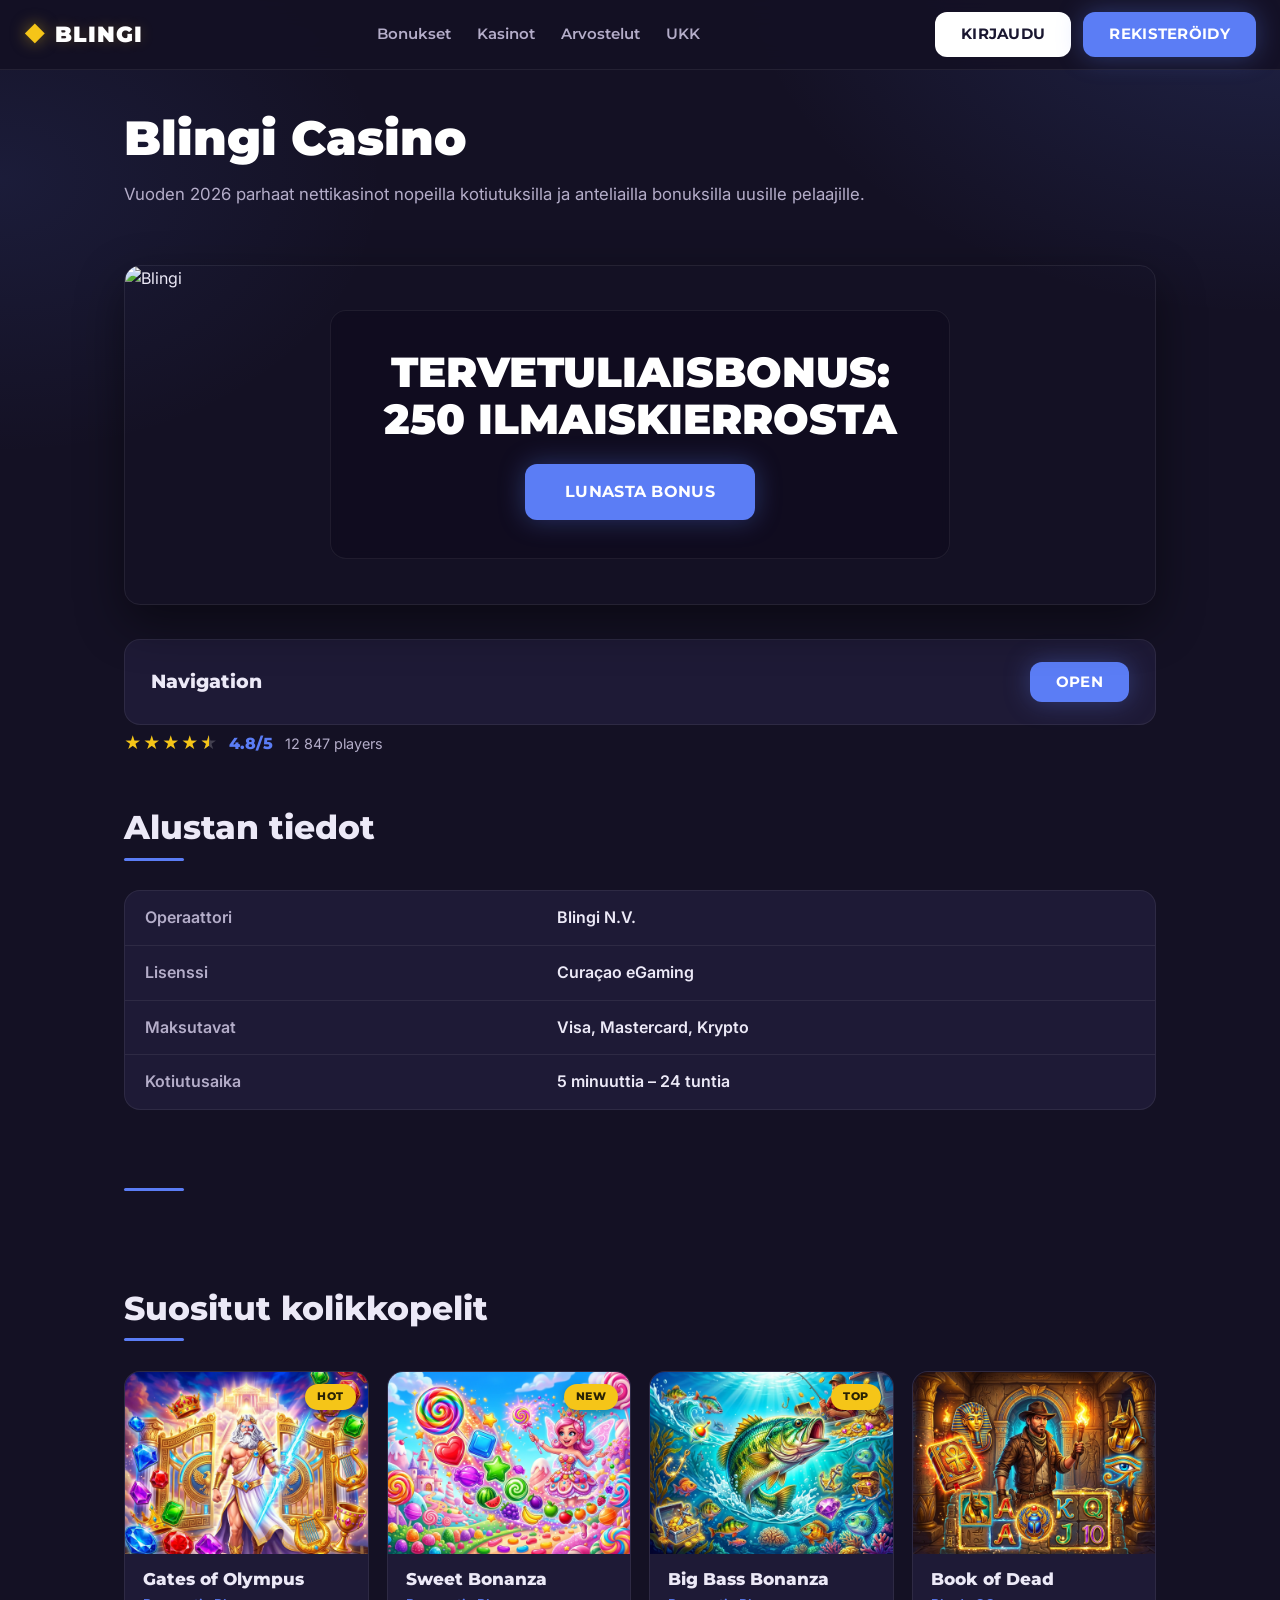
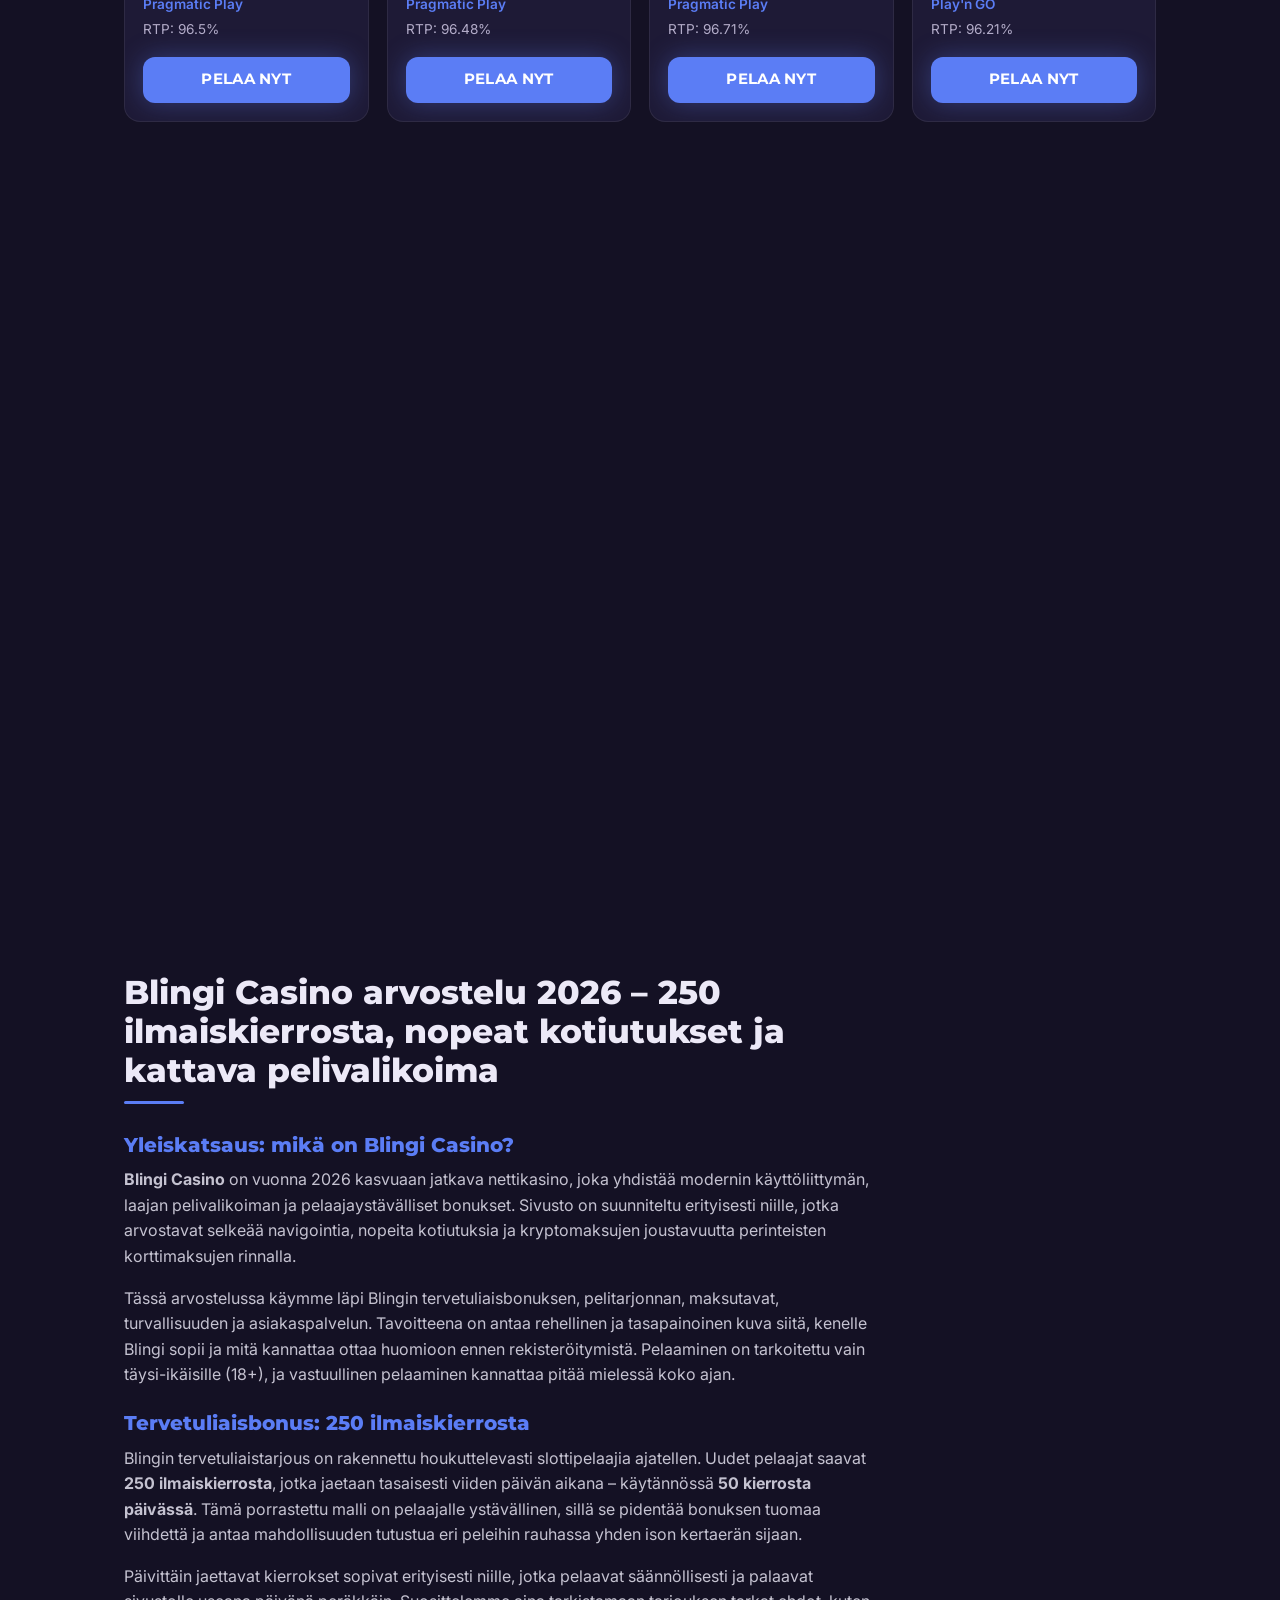
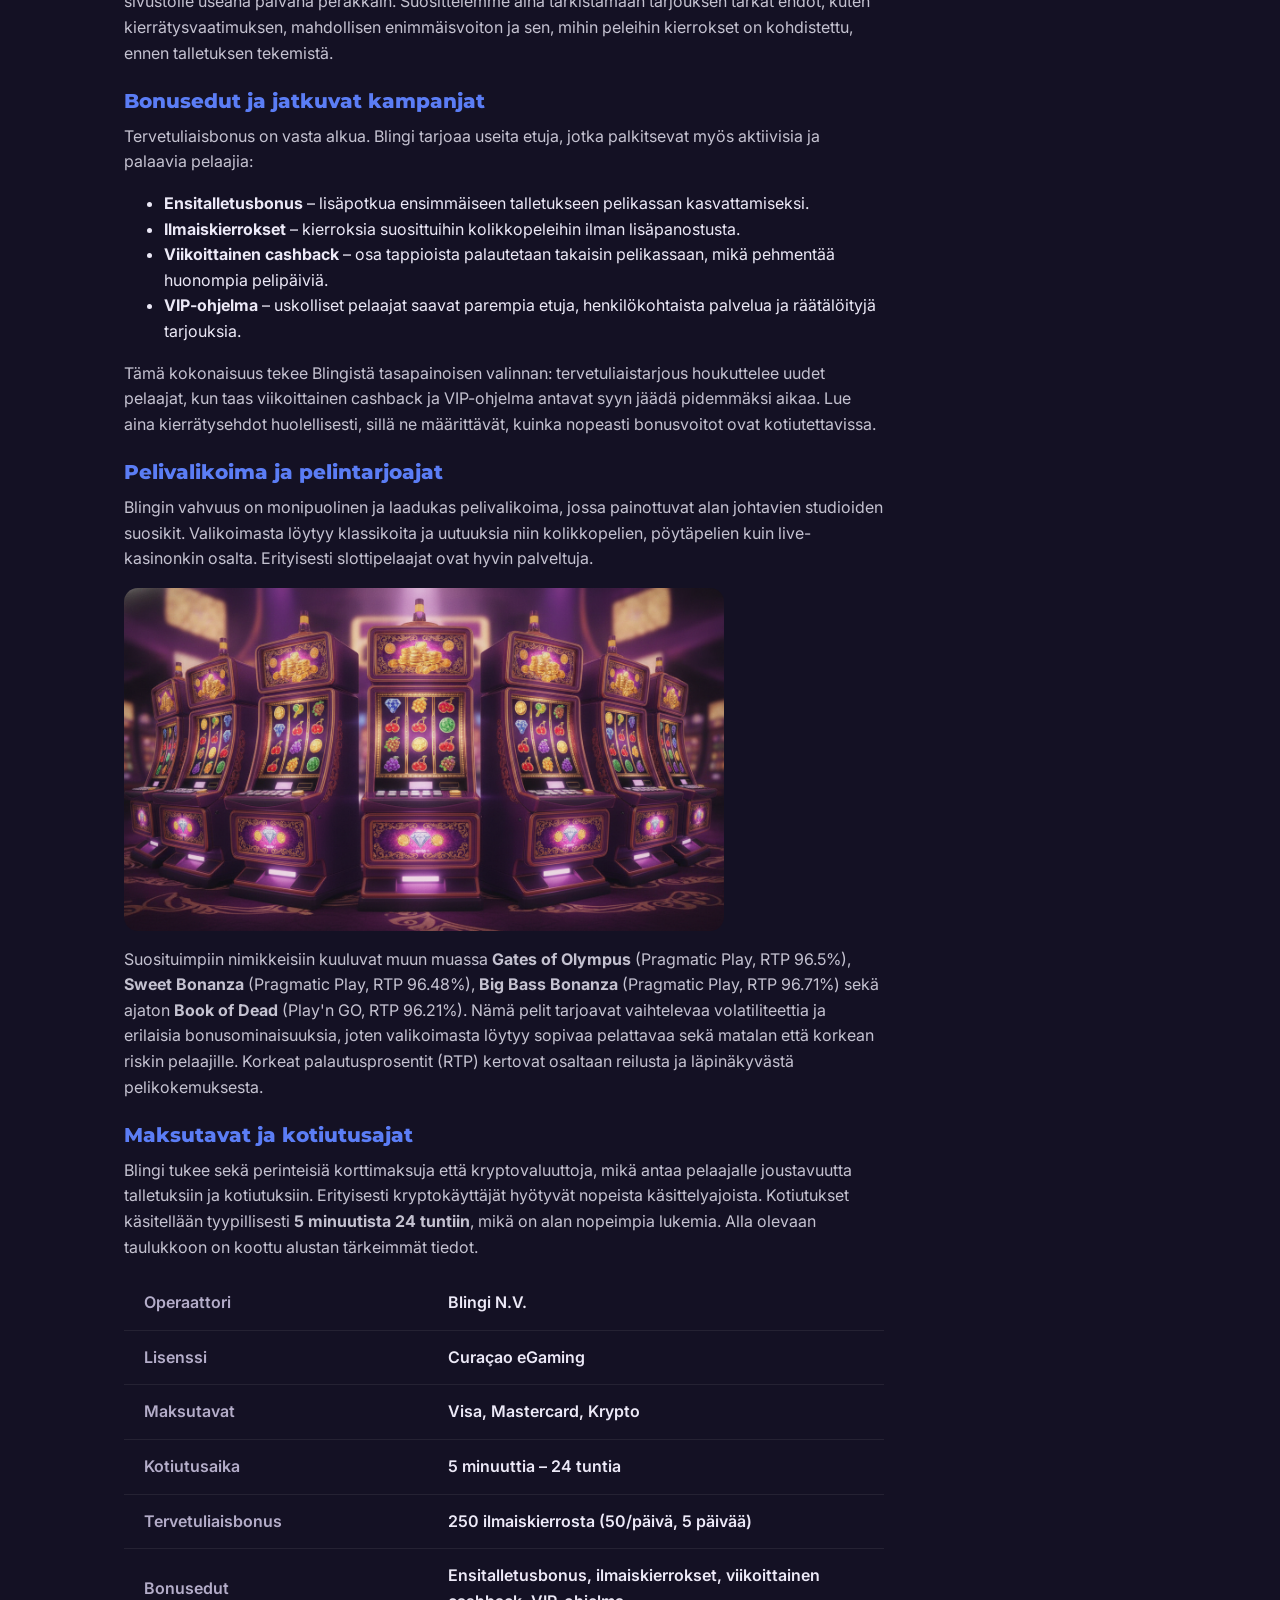
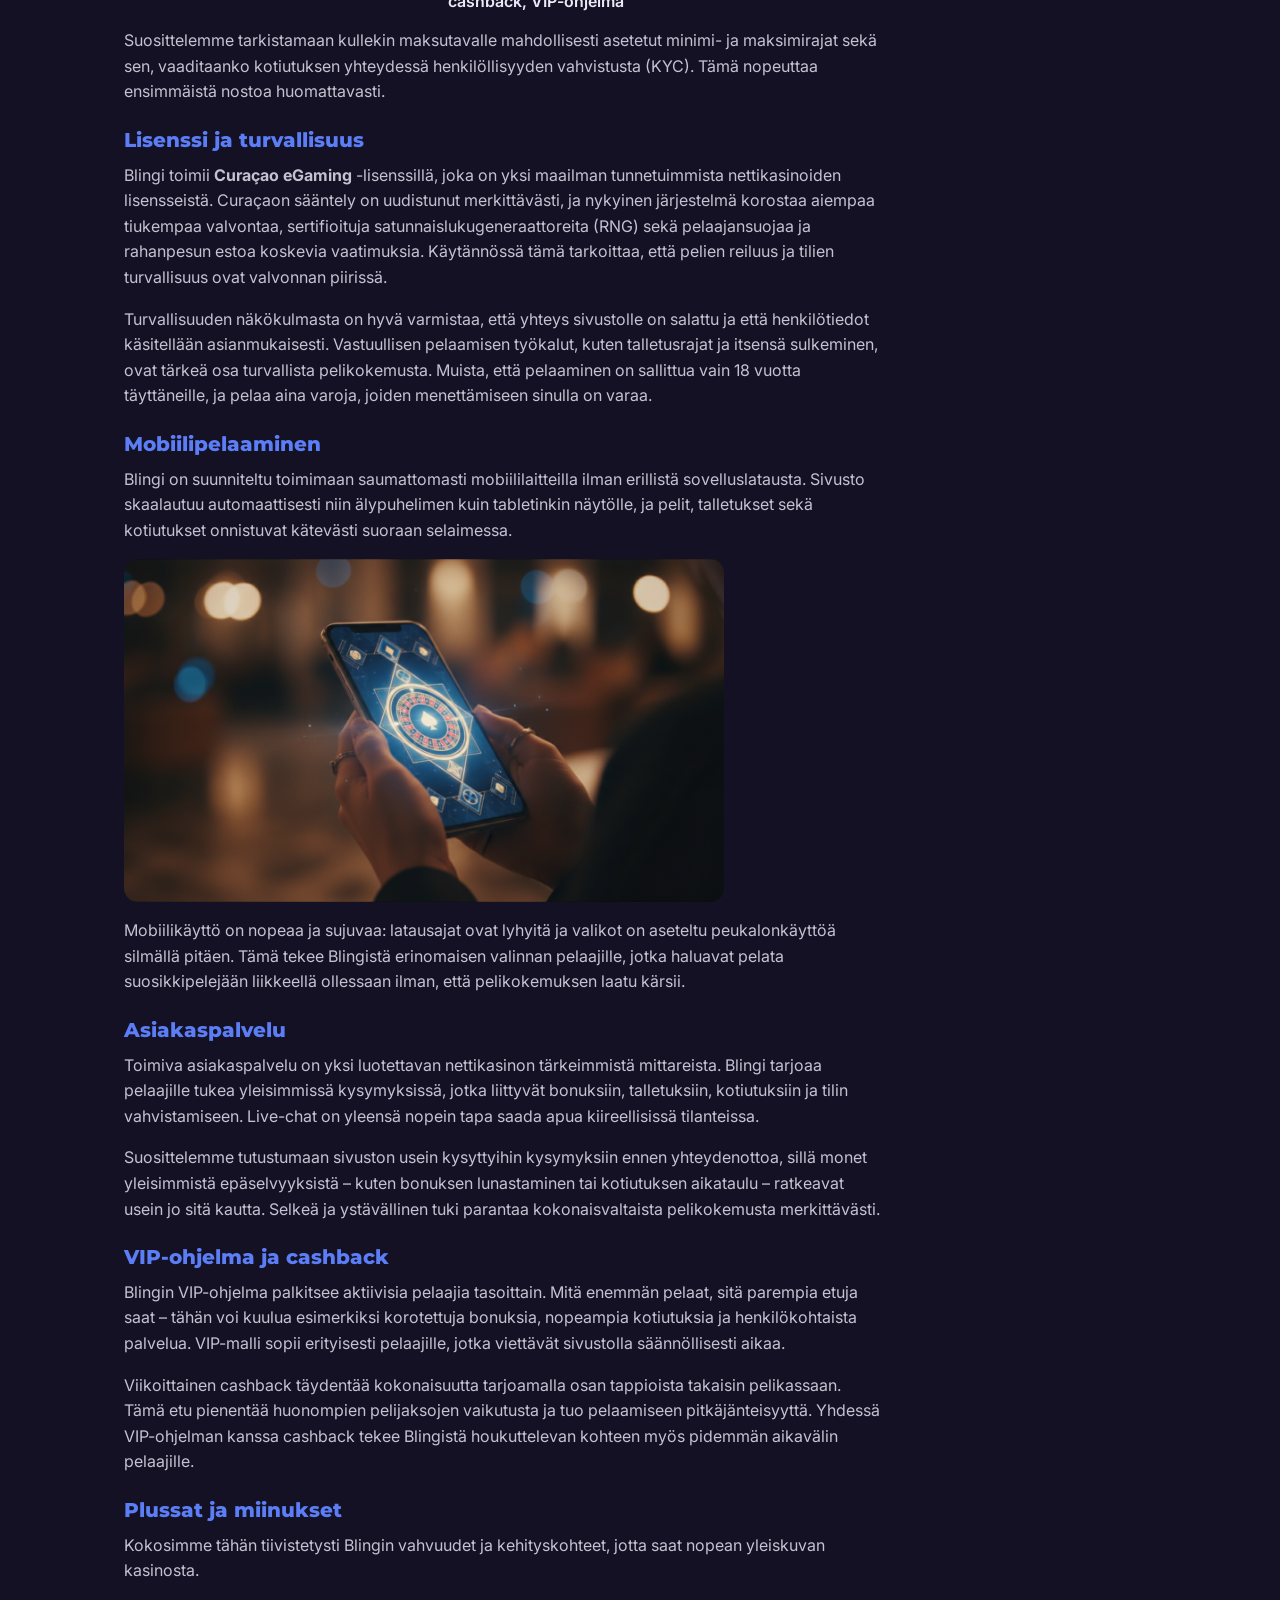
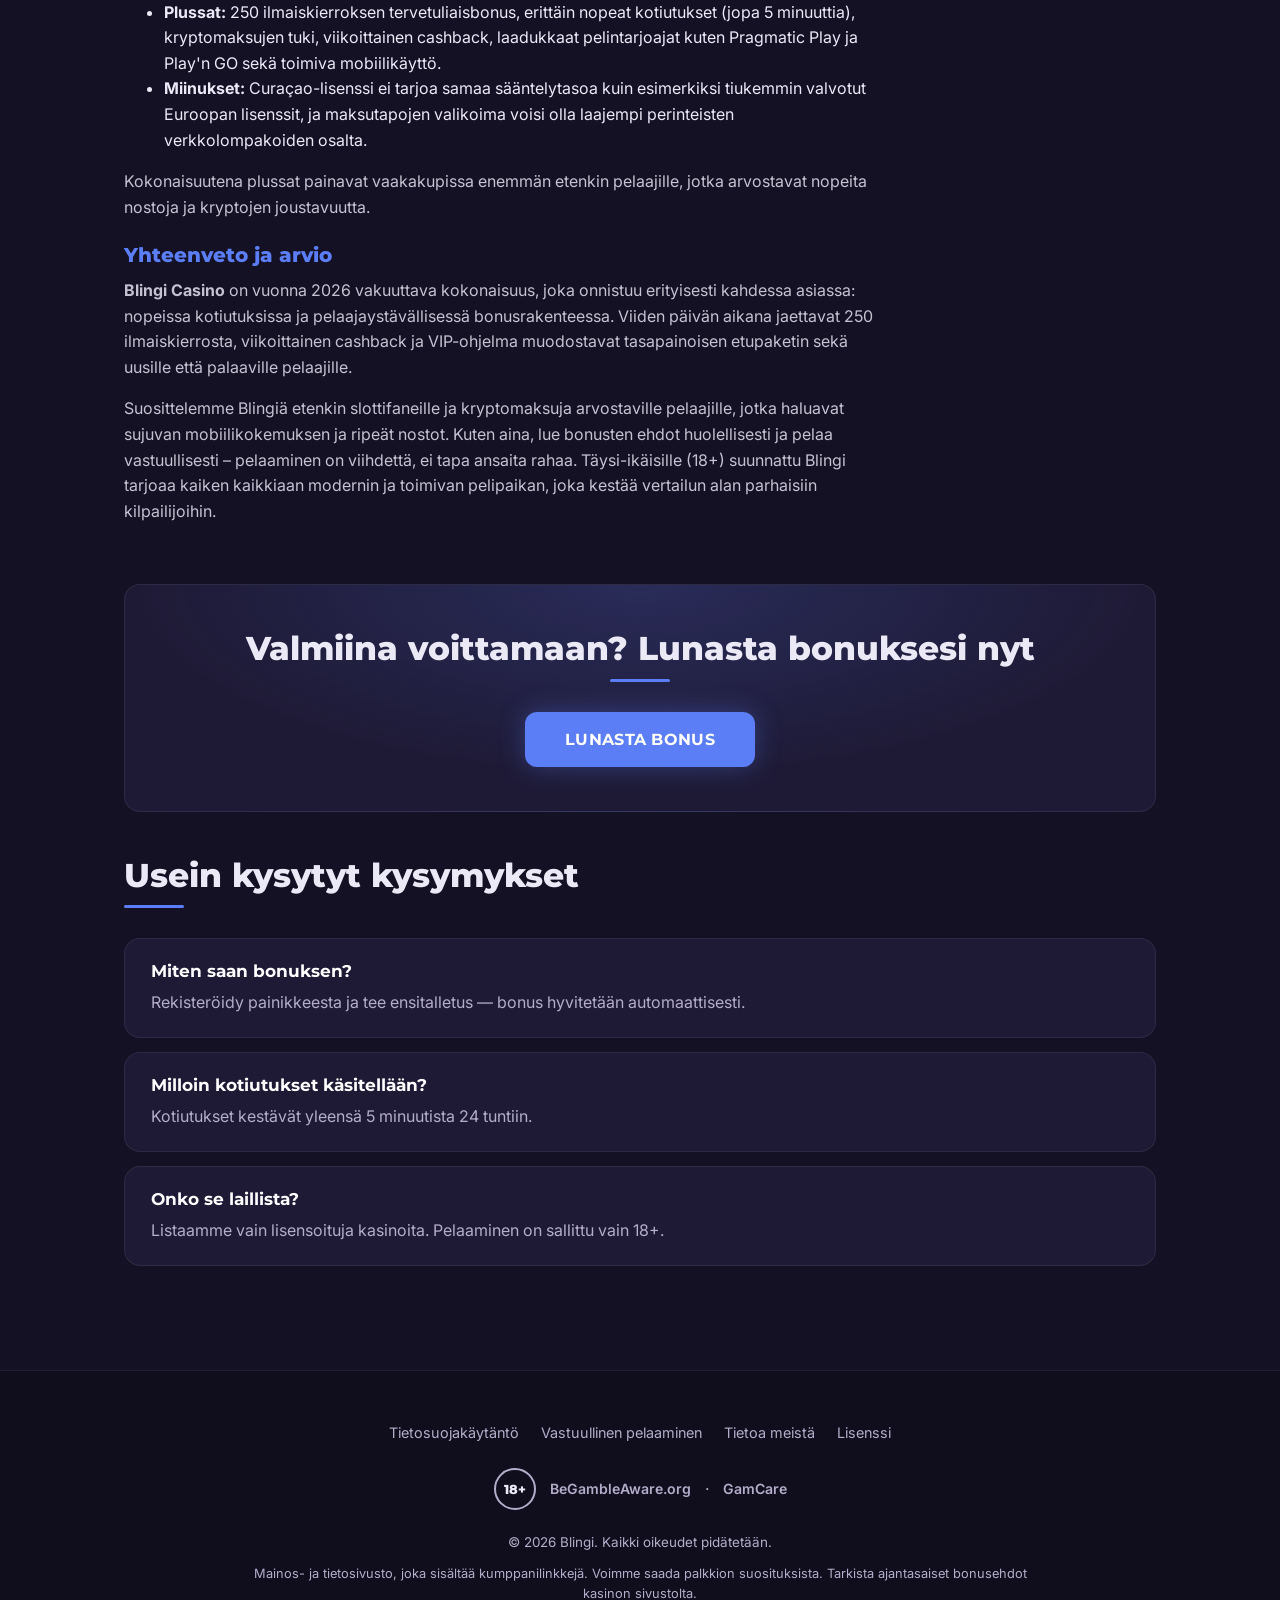
==== commit b546fba3: "Update index.html" ====
--- a/fi-fi/index.html
+++ b/fi-fi/index.html
@@ -8,7 +8,7 @@
   <meta name="description" content="Wildz Groupin uusin kasino Blingi tarjoaa raikkaan, nopeatempoisen ja täysin modernin pelikokemuksen. Liity nyt ja lunasta 250 ilmaiskierroksen tervetuliaisbonus." />
   <link rel="canonical" href="https://pokerchipuniverse.com/" />
   <link rel="alternate" hreflang="x-default" href="https://pokerchipuniverse.com/" />
-  <link rel="alternate" hreflang="es-co" href="https://blingikasino.net/fi-fi/" />
+  <link rel="alternate" hreflang="fi-FI" href="https://blingikasino.net/fi-fi/" />
 
   <meta property="og:type" content="website" />
   <meta property="og:title" content="Blingi Casino – 250 ilmaiskierroksen tervetuliaisbonus" />
@@ -50,8 +50,8 @@
         
       </nav>
       <div class="header-actions">
-        <a class="btn btn-light" href="https://xtsplkmost.com/8BPU?sub1=blingikasino.net" rel="nofollow noopener" target="_blank">Kirjaudu</a>
-        <a class="btn btn-primary" href="https://xtsplkmost.com/8BPU?sub1=blingikasino.net" rel="nofollow noopener" target="_blank">Rekisteröidy</a>
+        <a class="btn btn-light" href="https://qydnte.com/8BPU?sub1=blingikasino.net" rel="nofollow noopener" target="_blank">Kirjaudu</a>
+        <a class="btn btn-primary" href="https://qydnte.com/8BPU?sub1=blingikasino.net" rel="nofollow noopener" target="_blank">Rekisteröidy</a>
       </div>
       <button class="nav-burger" type="button" aria-label="Menu" aria-expanded="false" aria-controls="site-nav">
         <span class="burger-open">☰</span>
@@ -75,7 +75,7 @@
           <img class="hero-bg" src="/img/hero.png" alt="Blingi" />
           <div class="hero-overlay">
             <h2 class="hero-title">Tervetuliaisbonus: 250 ilmaiskierrosta</h2>
-            <a class="btn btn-primary btn-lg pulse" href="https://xtsplkmost.com/8BPU?sub1=blingikasino.net" rel="nofollow noopener" target="_blank">Lunasta bonus</a>
+            <a class="btn btn-primary btn-lg pulse" href="https://qydnte.com/8BPU?sub1=blingikasino.net" rel="nofollow noopener" target="_blank">Lunasta bonus</a>
           </div>
         </div>
       </section>
@@ -162,7 +162,7 @@
               <span class="slot-provider">Pragmatic Play</span>
               <span class="slot-rtp">RTP: 96.5%</span>
             </div>
-            <a class="btn btn-primary slot-cta" href="https://xtsplkmost.com/8BPU?sub1=blingikasino.net" rel="nofollow noopener" target="_blank">Pelaa nyt</a>
+            <a class="btn btn-primary slot-cta" href="https://qydnte.com/8BPU?sub1=blingikasino.net" rel="nofollow noopener" target="_blank">Pelaa nyt</a>
           </article>
           
           <article class="slot-card">
@@ -175,7 +175,7 @@
               <span class="slot-provider">Pragmatic Play</span>
               <span class="slot-rtp">RTP: 96.48%</span>
             </div>
-            <a class="btn btn-primary slot-cta" href="https://xtsplkmost.com/8BPU?sub1=blingikasino.net" rel="nofollow noopener" target="_blank">Pelaa nyt</a>
+            <a class="btn btn-primary slot-cta" href="https://qydnte.com/8BPU?sub1=blingikasino.net" rel="nofollow noopener" target="_blank">Pelaa nyt</a>
           </article>
           
           <article class="slot-card">
@@ -188,7 +188,7 @@
               <span class="slot-provider">Pragmatic Play</span>
               <span class="slot-rtp">RTP: 96.71%</span>
             </div>
-            <a class="btn btn-primary slot-cta" href="https://xtsplkmost.com/8BPU?sub1=blingikasino.net" rel="nofollow noopener" target="_blank">Pelaa nyt</a>
+            <a class="btn btn-primary slot-cta" href="https://qydnte.com/8BPU?sub1=blingikasino.net" rel="nofollow noopener" target="_blank">Pelaa nyt</a>
           </article>
           
           <article class="slot-card">
@@ -201,7 +201,7 @@
               <span class="slot-provider">Play'n GO</span>
               <span class="slot-rtp">RTP: 96.21%</span>
             </div>
-            <a class="btn btn-primary slot-cta" href="https://xtsplkmost.com/8BPU?sub1=blingikasino.net" rel="nofollow noopener" target="_blank">Pelaa nyt</a>
+            <a class="btn btn-primary slot-cta" href="https://qydnte.com/8BPU?sub1=blingikasino.net" rel="nofollow noopener" target="_blank">Pelaa nyt</a>
           </article>
           
         </div>
@@ -227,7 +227,7 @@
               <li>VIP-ohjelma</li>
               
             </ul>
-            <a class="btn btn-primary btn-lg pulse" href="https://xtsplkmost.com/8BPU?sub1=blingikasino.net" rel="nofollow noopener" target="_blank">Lunasta bonus</a>
+            <a class="btn btn-primary btn-lg pulse" href="https://qydnte.com/8BPU?sub1=blingikasino.net" rel="nofollow noopener" target="_blank">Lunasta bonus</a>
           </div>
         </div>
       </section>
@@ -340,7 +340,7 @@
       <!-- ===== Final CTA ===== -->
       <section class="cta-final reveal">
         <h2>Valmiina voittamaan? Lunasta bonuksesi nyt</h2>
-        <a class="btn btn-primary btn-lg pulse" href="https://xtsplkmost.com/8BPU?sub1=blingikasino.net" rel="nofollow noopener" target="_blank">Lunasta bonus</a>
+        <a class="btn btn-primary btn-lg pulse" href="https://qydnte.com/8BPU?sub1=blingikasino.net" rel="nofollow noopener" target="_blank">Lunasta bonus</a>
       </section>
 
       <!-- ===== FAQ ===== -->
